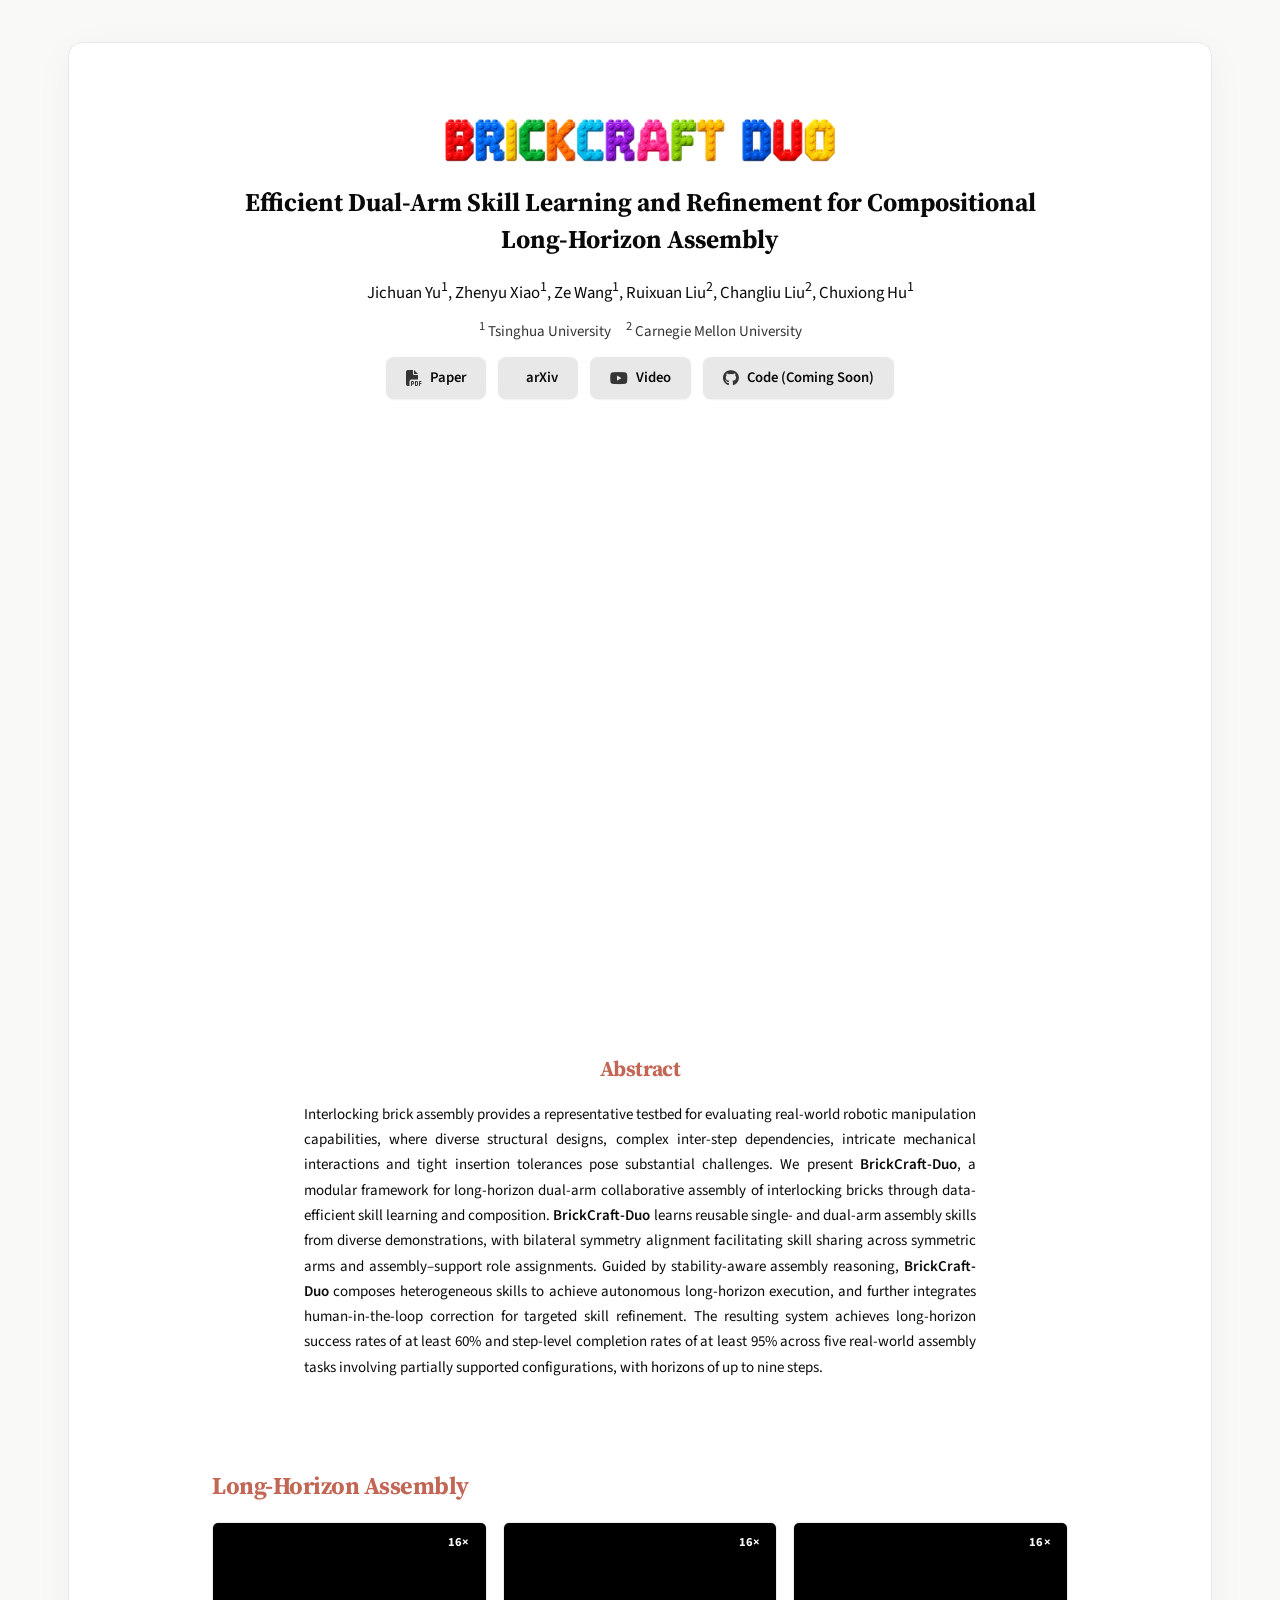
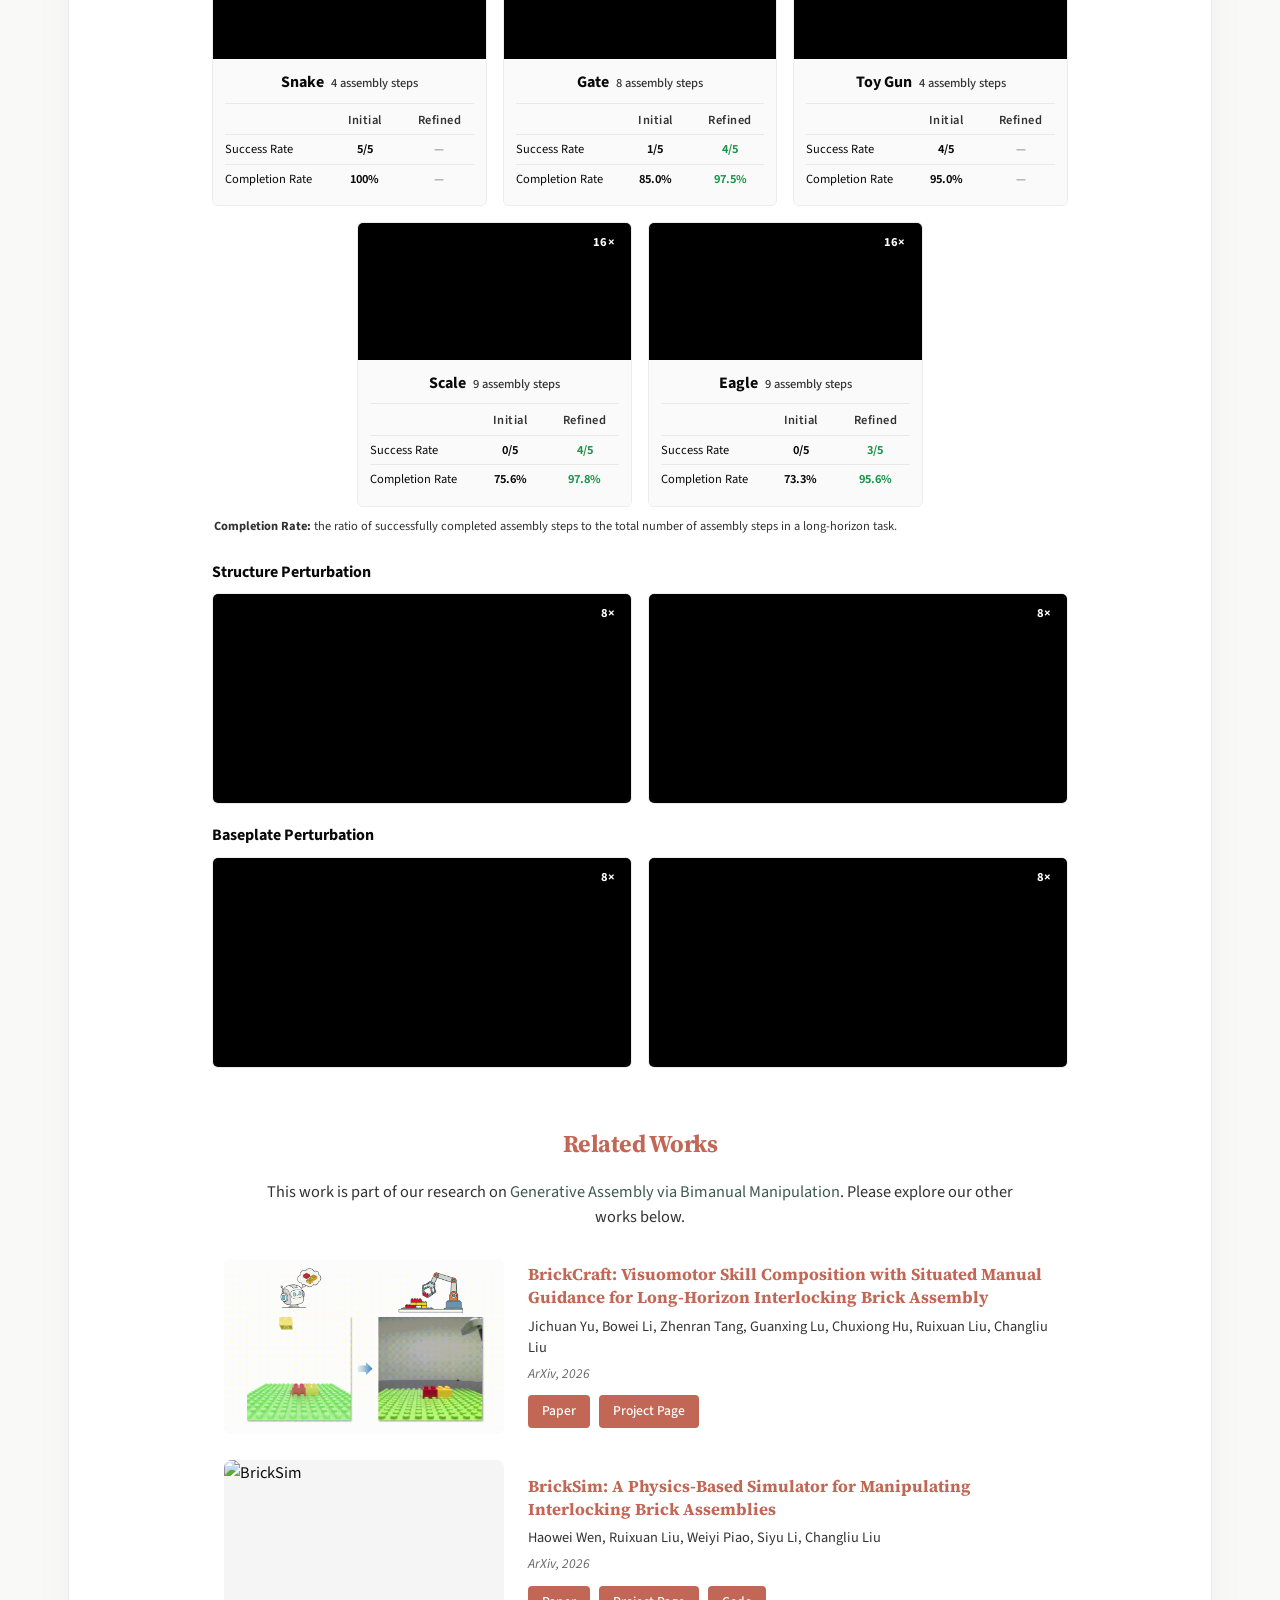
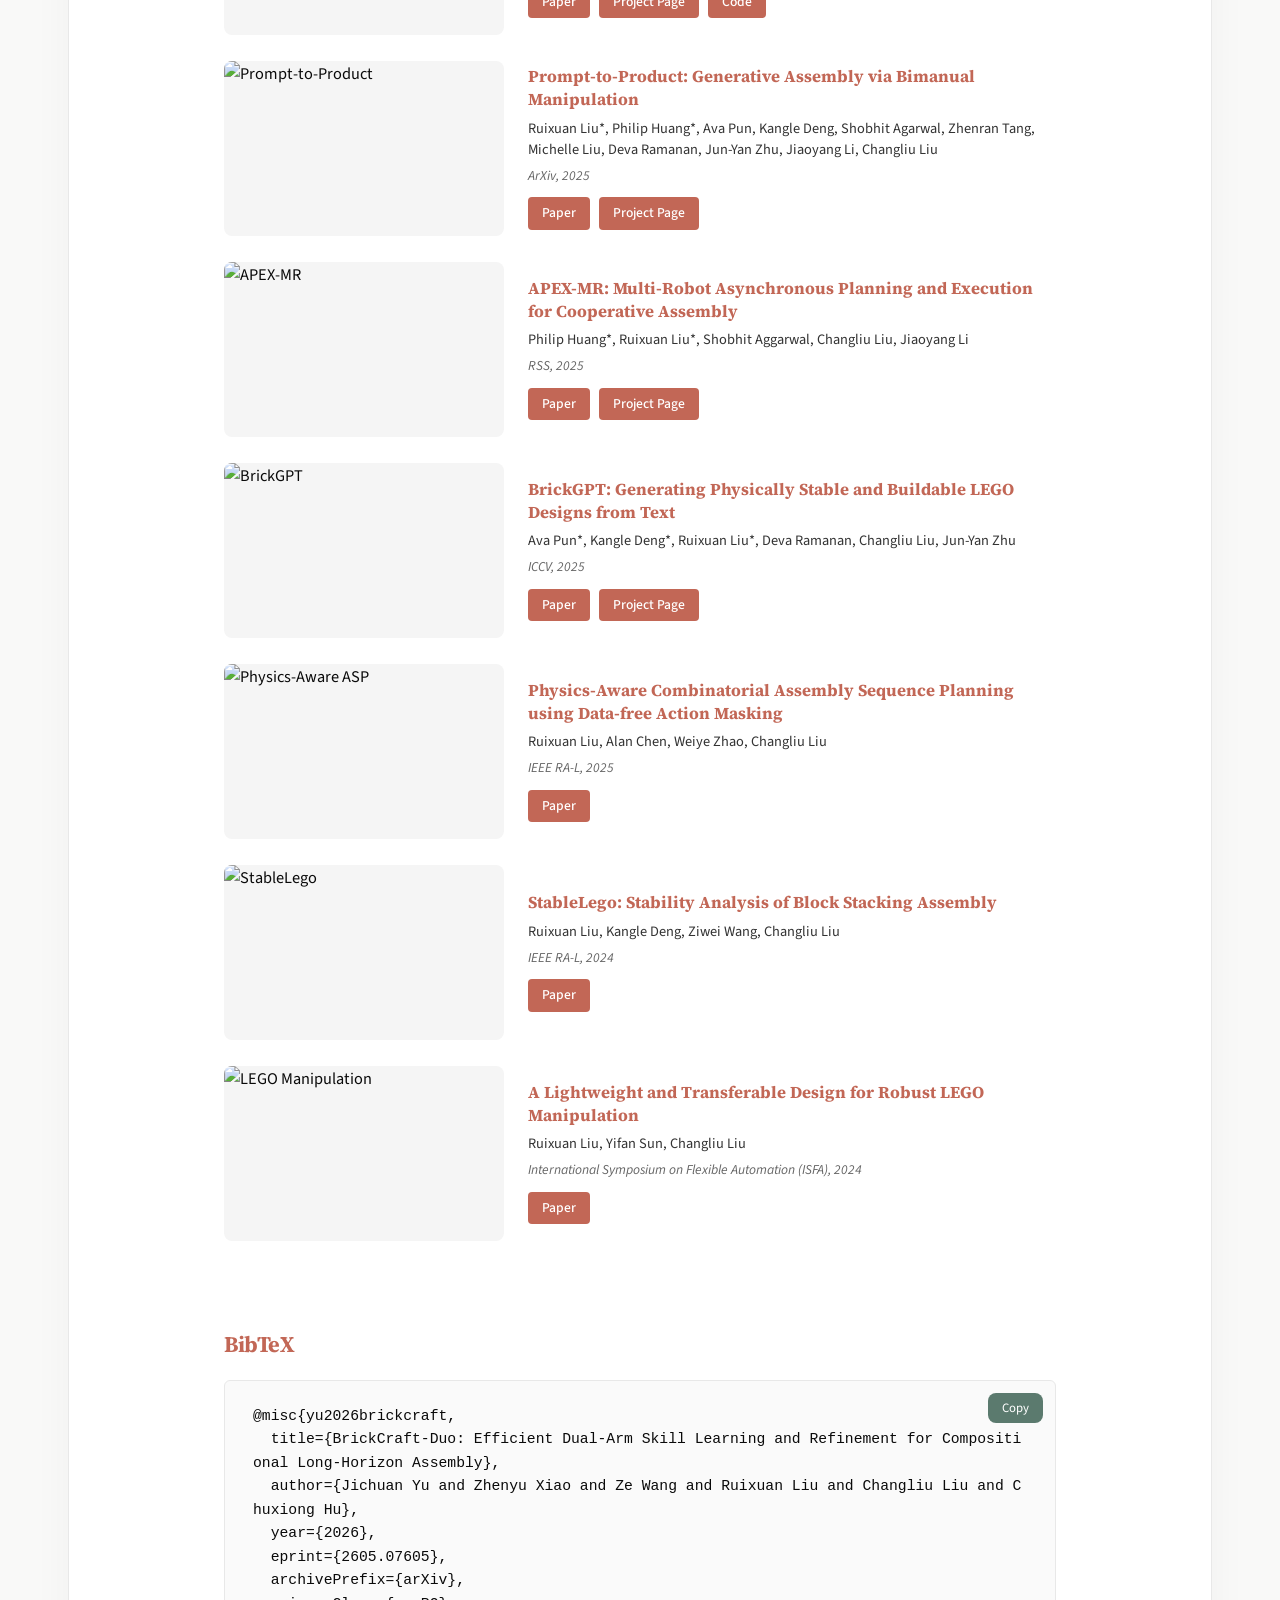
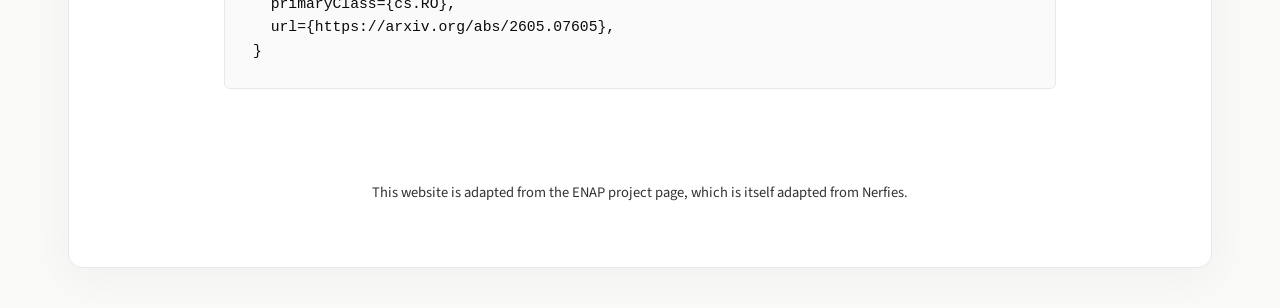
==== project_page.html @ 0130194a "init commit for BrickCraft-Duo" ====
<!DOCTYPE html>
<html lang="en">
<head>
  <meta charset="utf-8" />
  <meta name="viewport" content="width=device-width, initial-scale=1" />
  <title>BrickCraft-Duo: Efficient Dual-Arm Skill Learning and Refinement for Compositional Long-Horizon Assembly</title>

  <!-- KaTeX (math rendering) -->
  <link rel="stylesheet" href="https://cdn.jsdelivr.net/npm/katex@0.16.9/dist/katex.min.css" />
  <script defer src="https://cdn.jsdelivr.net/npm/katex@0.16.9/dist/katex.min.js"></script>
  <script defer src="https://cdn.jsdelivr.net/npm/katex@0.16.9/dist/contrib/auto-render.min.js"
    onload="renderMathInElement(document.body);"></script>

  <!-- FontAwesome -->
  <link rel="stylesheet" href="https://cdnjs.cloudflare.com/ajax/libs/font-awesome/6.5.1/css/all.min.css" />
  <!-- Academicons (arXiv, etc.) -->
  <link rel="stylesheet" href="https://cdn.jsdelivr.net/gh/jpswalsh/academicons@1/css/academicons.min.css" />

  <!-- Google Fonts -->
  <link rel="preconnect" href="https://fonts.googleapis.com" />
  <link rel="preconnect" href="https://fonts.gstatic.com" crossorigin />
  <link href="https://fonts.googleapis.com/css2?family=Source+Sans+3:ital,wght@0,300;0,400;0,500;0,600;0,700;1,400&family=Source+Serif+4:ital,wght@0,400;0,600;0,700;1,400&family=STIX+Two+Math&display=swap" rel="stylesheet" />

  <style>
    /* ========== CSS Variables ========== */
    :root {
      --cream:  #f7f0d3;
      --pink:   #f7e9e6;
      --green:  #eff2e7;
      --blue:   #ecf1f5;
      --bg:     #f9f9f8;
      --white:  #ffffff;
      --text:   #0a0a0a;
      --text-light: #333333;
      --accent: #5b7a6e;
      --accent-dark: #3d5a4e;
      --brick:  #C26756;
      --radius: 8px;
      --radius-sm: 6px;
      --shadow: 0 1px 3px rgba(0,0,0,0.06);
      --chapter-gap: 3.75rem;
      --font-heading: 'Source Serif 4', 'Source Serif Pro', Georgia, 'Times New Roman', serif;
    }

    /* ========== Reset & Base ========== */
    *, *::before, *::after { box-sizing: border-box; margin: 0; padding: 0; }
    html { scroll-behavior: smooth; scroll-padding-top: 96px; }

    body {
      font-family: 'Source Sans 3', 'Source Sans Pro', 'Inter', -apple-system, BlinkMacSystemFont, 'Segoe UI', system-ui, sans-serif;
      background: var(--bg);
      color: var(--text);
      font-size: 1.02rem;
      line-height: 1.65;
      -webkit-font-smoothing: antialiased;
      padding: 42px clamp(16px, 4vw, 36px) 40px;
    }

    a { color: var(--accent-dark); text-decoration: none; }
    a:hover { text-decoration: underline; }

    .container {
      max-width: 880px;
      margin: 0 auto;
      padding: 0 12px;
    }

    /* ========== Section Spacing ========== */
    .section { padding: 56px 0; }
    .takeaways-section.section { padding-top: 56px; padding-bottom: calc(var(--chapter-gap) / 2); }
    .method-section.section    { padding-top: calc(var(--chapter-gap) / 2); padding-bottom: calc(var(--chapter-gap) / 2); }
    .skills-section.section    { padding-top: calc(var(--chapter-gap) / 2); padding-bottom: calc(var(--chapter-gap) / 2); }
    .results-section.section   { padding-top: calc(var(--chapter-gap) / 2); padding-bottom: calc(var(--chapter-gap) / 2); }
    .bibtex-section.section    { padding-top: calc(var(--chapter-gap) / 2); padding-bottom: 56px; }

    /* ========== Single page shell ========== */
    .page-shell {
      max-width: 1144px;
      margin: 0 auto;
      padding: 0 clamp(20px, 4.5vw, 52px);
      background: var(--white);
      border-radius: 14px;
      border: 1px solid #e8e8e8;
      box-shadow: 0 8px 40px rgba(0,0,0,0.04);
      overflow: hidden;
    }

    /* ========== Header / Hero ========== */
    .hero-section {
      background: var(--white);
      padding: 72px 0 52px;
      text-align: center;
    }

    .brickcraft-wordmark {
      display: block;
      width: 100%;
      max-width: 540px;
      height: auto;
      margin: 0 auto 22px;
      user-select: none;
      -webkit-user-drag: none;
    }

    .paper-title {
      font-family: var(--font-heading);
      font-size: 1.6rem;
      font-weight: bold;
      color: var(--text);
      line-height: 1.3;
      margin-bottom: 20px;
    }
    .paper-title__line { display: block; }
    .paper-title__sub {
      display: block;
      font-size: inherit;
      line-height: inherit;
      margin-top: 0.18em;
    }
    .hero-section .container { max-width: 940px; }

    .bc { color: inherit; font-weight: 600; }
    .paper-title .bc { color: var(--brick); font-weight: 700; }

    .venue-badge {
      display: inline-block;
      background: #d8e4ce;
      color: #455e3a;
      padding: 6px 20px;
      border-radius: 20px;
      font-size: 0.92rem;
      font-weight: bold;
      margin-bottom: 28px;
      text-decoration: none;
    }
    .venue-badge:hover { filter: brightness(0.95); text-decoration: none; }

    .authors {
      font-size: 1.05rem;
      color: var(--text);
      margin-bottom: 8px;
    }
    .authors a { color: var(--text); }
    .authors a:hover, .authors a:focus-visible { color: #1f1f1f; text-decoration: underline; }
    .authors a:active { color: #141414; }

    .affiliations {
      font-size: 0.94rem;
      color: var(--text-light);
      margin-bottom: 8px;
    }

    .equal-contrib {
      font-size: 0.88rem;
      color: var(--text-light);
      margin-bottom: 22px;
    }

    /* ========== Link Buttons ========== */
    .link-buttons {
      display: flex;
      justify-content: center;
      flex-wrap: wrap;
      gap: 12px;
      margin-top: 12px;
    }
    .link-btn {
      display: inline-flex;
      align-items: center;
      gap: 8px;
      padding: 9px 20px;
      border-radius: 8px;
      font-size: 0.92rem;
      font-weight: 600;
      font-family: inherit;
      text-decoration: none;
      background: #e8e8e8;
      color: var(--text);
      border: none;
      box-shadow: 0 1px 2px rgba(0,0,0,0.06);
      transition: background 0.2s, color 0.2s, box-shadow 0.2s;
    }
    .link-btn:hover {
      background: #dbdbdb;
      color: var(--text);
      box-shadow: 0 1px 4px rgba(0,0,0,0.08);
      text-decoration: none;
    }
    .link-btn i { font-size: 1rem; color: #353535; }
    .link-btn:hover i { color: #1a1a1a; }

    /* ========== Teaser ========== */
    .teaser-section { padding: 44px 0 30px; }
    .teaser-media {
      width: 100%;
      max-width: 880px;
      height: auto;
      margin: 0 auto;
      display: block;
      border-radius: var(--radius-sm);
      border: none;
    }
    .teaser-caption {
      text-align: center;
      margin-top: 14px;
      font-size: 0.97rem;
      color: var(--text-light);
      max-width: 100%;
      margin-left: auto;
      margin-right: auto;
      line-height: 1.6;
    }

    /* ========== Section Titles ========== */
    .section-title {
      font-family: var(--font-heading);
      font-size: 1.4rem;
      font-weight: 700;
      margin-bottom: 1rem;
      color: var(--brick);
      letter-spacing: -0.02em;
      display: block;
    }
    .section-title--major { font-size: 1.52rem; }

    /* ========== Abstract ========== */
    .abstract-section.section { padding-top: 44px; }
    .abstract-section .section-title {
      text-align: center;
      font-size: 1.34rem;
    }
    .abstract-text {
      text-align: justify;
      text-justify: inter-word;
      max-width: 42rem;
      margin-left: auto;
      margin-right: auto;
      font-size: 0.94rem;
      line-height: 1.68;
    }

    /* ========== Method ========== */
    .method-figure {
      width: 100%;
      height: auto;
      display: block;
      border-radius: var(--radius-sm);
      border: none;
    }
    .method-desc {
      margin-top: 14px;
      text-align: justify;
      font-size: 0.98rem;
      line-height: 1.68;
    }
    .figure-row {
      display: grid;
      grid-template-columns: repeat(2, 1fr);
      gap: 12px;
      margin-top: 8px;
    }
    .figure-row--triple { grid-template-columns: repeat(3, 1fr); }
    .figure-row .method-figure {
      width: 100%;
      object-fit: cover;
      aspect-ratio: 1 / 1;
      background: #f0f0f0;
    }
    .figure-row figcaption {
      text-align: center;
      font-size: 0.85rem;
      color: var(--text-light);
      margin-top: 6px;
    }
    @media (max-width: 700px) {
      .figure-row, .figure-row--triple { grid-template-columns: 1fr 1fr; }
    }

    /* ========== Key Takeaways ========== */
    .takeaways-list { margin: 0; padding: 0; }
    .takeaway-item {
      background: #f4f4f5;
      border: 1px solid #e8e8e8;
      border-radius: var(--radius-sm);
      padding: 14px 18px;
      margin-bottom: 12px;
    }
    .takeaway-item:last-child { margin-bottom: 0; }
    .takeaway-line {
      margin: 0;
      font-size: 0.98rem;
      line-height: 1.68;
      text-align: justify;
      color: var(--text-light);
    }
    .takeaway-label {
      font-weight: 600;
      color: var(--text);
    }

    /* ========== Skills showcase (marquee strip per skill) ========== */
    .skill-block {
      border: 1px solid #ececec;
      border-radius: var(--radius-sm);
      background: #fafafa;
      padding: 16px 18px 14px;
      margin-bottom: 16px;
    }
    .skill-block:last-child { margin-bottom: 0; }

    .skill-block-header {
      display: flex;
      flex-wrap: wrap;
      align-items: baseline;
      gap: 10px 14px;
      margin-bottom: 12px;
    }
    .skill-tau {
      font-family: "STIX Two Math", "Times New Roman", serif;
      font-size: 1.1rem;
      font-weight: 700;
      color: var(--brick);
      letter-spacing: 0.02em;
    }
    .skill-desc {
      font-size: 0.92rem;
      color: var(--text-light);
      line-height: 1.5;
    }

    /* Marquee strip: a wide hstacked video that auto-scrolls left.
       The video is rendered twice side-by-side so the loop is seamless. */
    .skill-row {
      display: grid;
      grid-template-columns: 64px 1fr;
      gap: 10px;
      align-items: stretch;
      margin-bottom: 8px;
    }
    .skill-row:last-child { margin-bottom: 0; }
    .skill-row-label {
      display: flex;
      align-items: center;
      justify-content: center;
      font-size: 0.78rem;
      font-weight: 700;
      letter-spacing: 0.04em;
      text-transform: uppercase;
      color: var(--text);
      background: #efe9d8;
      border-radius: 4px;
      padding: 4px;
    }
    .skill-row-label--unseen { background: #e0eaf3; color: #28466b; }

    .skill-marquee {
      overflow: hidden;
      border-radius: 4px;
      background: #000;
      position: relative;
      height: 110px;
    }
    .skill-marquee-track {
      display: flex;
      width: max-content;
    }
    .skill-marquee--left  .skill-marquee-track { animation: skill-scroll-left  32s linear infinite; }
    .skill-marquee--right .skill-marquee-track { animation: skill-scroll-right 32s linear infinite; }
    .skill-marquee video {
      height: 110px;
      width: auto;
      display: block;
      flex-shrink: 0;
      pointer-events: none;
    }
    @keyframes skill-scroll-left  { from { transform: translateX(0); }   to { transform: translateX(-50%); } }
    @keyframes skill-scroll-right { from { transform: translateX(-50%); } to { transform: translateX(0); } }
    @media (prefers-reduced-motion: reduce) {
      .skill-marquee-track { animation: none; }
    }
    @media (max-width: 700px) {
      .skill-row { grid-template-columns: 1fr; gap: 6px; }
      .skill-row-label { padding: 3px 8px; }
      .skill-marquee, .skill-marquee video { height: 84px; }
    }

    .qual-hint {
      font-size: 0.98rem;
      line-height: 1.55;
      color: var(--text-light);
      margin: 0 0 14px 0;
      max-width: 52rem;
      font-style: italic;
    }

    @media (max-width: 700px) {
      .skill-marquee, .skill-marquee video { height: 96px; }
    }

    /* ========== Long-horizon ========== */
    .longhorizon-grid {
      display: grid;
      grid-template-columns: repeat(6, minmax(0, 1fr));
      gap: 16px;
    }
    .lh-card {
      grid-column: span 2;
      position: relative;
      background: var(--white);
      border-radius: var(--radius-sm);
      overflow: hidden;
      border: 1px solid #ececec;
    }
    .lh-card:nth-child(4) { grid-column: 2 / span 2; }
    .lh-card:nth-child(5) { grid-column: 4 / span 2; }
    .lh-card video {
      width: 100%;
      display: block;
      background: #000;
    }
    .lh-speed-badge {
      position: absolute;
      top: 9px;
      right: 9px;
      z-index: 1;
      padding: 3px 7px;
      border-radius: 5px;
      color: #fff;
      background: rgba(0, 0, 0, 0.68);
      font-size: 0.78rem;
      font-weight: 700;
      line-height: 1.2;
      letter-spacing: 0.02em;
    }
    .lh-card-label {
      display: flex;
      align-items: baseline;
      justify-content: center;
      gap: 7px;
      text-align: center;
      font-size: 1rem;
      font-weight: 700;
      padding: 10px 8px 7px;
      color: var(--text);
      background: #fafafa;
    }
    .lh-card-steps {
      color: var(--text-light);
      font-size: 0.78rem;
      font-weight: 500;
    }
    .lh-metrics {
      padding: 0 12px 12px;
      background: #fafafa;
      font-size: 0.78rem;
    }
    .lh-metric-row {
      display: grid;
      grid-template-columns: minmax(0, 1.45fr) repeat(2, minmax(0, 1fr));
      align-items: center;
      gap: 6px;
      padding: 4px 0;
      border-top: 1px solid #e9e9e9;
    }
    .lh-metric-row--header {
      padding-top: 6px;
      color: var(--text-light);
      font-size: 0.78rem;
      font-weight: 600;
      letter-spacing: 0.04em;
    }
    .lh-metric-row span:not(:first-child),
    .lh-metric-row strong { text-align: center; }
    .lh-metric-row strong { font-weight: 650; }
    .lh-metric-row strong:last-child { color: #169447; }
    .lh-metric-row strong.lh-metric-na { color: #999; }
    .lh-metrics-note {
      margin: 10px 2px 0;
      color: var(--text-light);
      font-size: 0.78rem;
      line-height: 1.45;
    }
    .perturbation-groups {
      display: grid;
      gap: 18px;
      margin-top: 24px;
    }
    .perturbation-title {
      margin-bottom: 8px;
      color: var(--text);
      font-size: 1rem;
      font-weight: 700;
    }
    .perturbation-row {
      display: grid;
      grid-template-columns: repeat(2, minmax(0, 1fr));
      gap: 16px;
    }
    .perturbation-card {
      position: relative;
      overflow: hidden;
      border: 1px solid #ececec;
      border-radius: var(--radius-sm);
      background: var(--white);
    }
    .perturbation-card video {
      display: block;
      width: 100%;
      background: #000;
    }
    @media (max-width: 700px) {
      .longhorizon-grid { grid-template-columns: 1fr; }
      .lh-card,
      .lh-card:nth-child(4),
      .lh-card:nth-child(5) { grid-column: 1; }
      .perturbation-row { grid-template-columns: 1fr; }
    }

    /* ========== Tables ========== */
    .result-table-wrapper { overflow-x: auto; margin-top: 4px; }
    .result-table {
      width: 100%;
      border-collapse: collapse;
      border-radius: 6px;
      overflow: hidden;
      border: 1px solid #e3e3e3;
      font-size: 0.96rem;
      background: #fff;
      font-family: "STIX Two Math", "Times New Roman", Times, serif;
      font-variant-numeric: lining-nums tabular-nums;
    }
    .result-table thead th {
      background: #f0f0f1;
      color: #1a1a1a;
      padding: 10px 12px;
      text-align: center;
      font-weight: 600;
      font-size: 0.78rem;
      letter-spacing: 0.02em;
      border-bottom: 1px solid #d8d8d8;
    }
    .result-table thead tr:first-child th:first-child {
      text-align: left;
      font-weight: 700;
    }
    .result-table tbody td {
      padding: 9px 12px;
      text-align: center;
      border-bottom: 1px solid #ececec;
      background: #fff;
      color: var(--text);
    }
    .result-table tbody td:first-child {
      text-align: left;
      font-weight: 700;
    }
    .result-table tbody tr:last-child td { border-bottom: none; }
    .result-table tbody tr.result-row--ours td { font-weight: 700; }
    .result-table tbody tr.result-row--ours .bc { font-weight: 700; }
    .result-table .best { color: var(--brick); }

    .result-table--sm { font-size: 0.84rem; }
    .result-table--sm thead th { padding: 7px 6px; font-size: 0.74rem; }
    .result-table--sm tbody td { padding: 6px 8px; white-space: nowrap; }

    .tables-grid {
      display: grid;
      grid-template-columns: 1fr 1fr;
      gap: 28px 28px;
      align-items: start;
    }
    .table-block { display: flex; flex-direction: column; min-height: 0; }
    .table-caption {
      font-weight: bold;
      font-size: 0.92rem;
      margin-bottom: 4px;
      color: var(--text);
      text-align: center;
    }
    @media (max-width: 700px) {
      .tables-grid { grid-template-columns: 1fr; }
    }

    .section-subtext {
      font-size: 0.98rem;
      line-height: 1.68;
      color: var(--text-light);
      margin: 0 0 18px 0;
      text-align: justify;
    }
    .section-title--spaced { margin-top: var(--chapter-gap); }
    .section-title--after-block {
      margin-top: var(--chapter-gap);
      padding-top: 0;
    }

    /* ========== BibTeX ========== */
    .bibtex-block {
      background: #fafafa;
      border-radius: var(--radius-sm);
      padding: 24px 28px;
      border: 1px solid #e8e8e8;
      overflow-x: auto;
      position: relative;
    }
    .bibtex-block pre {
      margin: 0;
      font-family: 'Courier New', Courier, monospace;
      font-size: 0.92rem;
      line-height: 1.6;
      white-space: pre-wrap;
      word-break: break-all;
      color: var(--text);
    }
    .copy-btn {
      position: absolute;
      top: 12px;
      right: 12px;
      background: var(--accent);
      color: #fff;
      border: none;
      border-radius: 8px;
      padding: 6px 14px;
      font-size: 0.8rem;
      font-family: inherit;
      cursor: pointer;
      transition: background 0.2s;
    }
    .copy-btn:hover { background: var(--accent-dark); }

    /* ========== Footer ========== */
    .footer {
      text-align: center;
      padding: 36px 0 32px;
      color: var(--text-light);
      font-size: 0.91rem;
    }
    .footer a { color: var(--text-light); }

    /* ========== Navbar ========== */
    .navbar {
      position: fixed;
      top: 0;
      left: 0;
      right: 0;
      z-index: 1000;
      background: var(--white);
      border-bottom: 1px solid #e8e8e8;
      box-shadow: 0 3px 15px rgba(0,0,0,0.12);
      padding: 0 44px;
      height: 84px;
      display: flex;
      align-items: center;
      justify-content: space-between;
    }
    .navbar-logos {
      display: flex;
      align-items: center;
      gap: 18px;
    }
    .navbar-logos img {
      height: 56px;
      width: auto;
      display: block;
    }
    .navbar-links {
      display: flex;
      align-items: center;
      gap: 34px;
    }
    .navbar a {
      font-size: 1.12rem;
      font-weight: 500;
      color: var(--text-light);
      text-decoration: none;
      transition: color 0.2s;
      letter-spacing: 0.22px;
      line-height: 1.15;
    }
    .navbar a:hover { color: var(--text); text-decoration: none; }

    /* ========== Responsive ========== */
    @media (max-width: 700px) {
      .paper-title { font-size: 1.24rem; }
      .brickcraft-wordmark { max-width: 78%; }
      .page-shell { padding: 0 clamp(14px, 4vw, 22px); }
      .section { padding: 40px 0; }
      .abstract-section.section { padding-top: 34px; }
      .takeaways-section.section { padding-top: 40px; }
      .hero-section { padding: 48px 0 36px; }
      .teaser-section { padding: 32px 0 22px; }
    }

    /* ========== Related Works ========== */
    .related-works-section .section-title { text-align: center; }
    .related-works-intro {
      text-align: center;
      margin: 0 auto 28px;
      max-width: 760px;
      color: #333;
      line-height: 1.55;
    }
    .rw-list {
      display: flex;
      flex-direction: column;
      gap: 26px;
      max-width: 980px;
      margin: 0 auto;
    }
    .rw-item {
      display: grid;
      grid-template-columns: 280px 1fr;
      gap: 24px;
      align-items: center;
    }
    .rw-thumb {
      width: 100%;
      aspect-ratio: 16 / 10;
      overflow: hidden;
      border-radius: 8px;
      background: #f5f5f5;
    }
    .rw-thumb img {
      width: 100%;
      height: 100%;
      object-fit: cover;
      display: block;
    }
    .rw-title {
      font-family: var(--font-heading);
      font-size: 1.05rem;
      font-weight: 700;
      margin: 0 0 6px;
      color: var(--brick);
      line-height: 1.35;
    }
    .rw-authors { margin: 0 0 4px; font-size: 0.9rem; line-height: 1.5; color: #333; }
    .rw-venue { margin: 0 0 10px; font-size: 0.85rem; color: #666; font-style: italic; }
    .rw-links { margin: 0; }
    .rw-btn {
      display: inline-block;
      padding: 5px 14px;
      margin-right: 6px;
      background: var(--brick);
      color: #fff;
      text-decoration: none;
      border-radius: 4px;
      font-size: 0.85rem;
      font-weight: 500;
      transition: opacity 0.15s;
    }
    .rw-btn:hover { opacity: 0.85; }
    @media (max-width: 720px) {
      .rw-item { grid-template-columns: 1fr; }
      .rw-thumb { max-width: 320px; margin: 0 auto; }
    }
  </style>
</head>

<body id="top">

<!-- <nav class="navbar">
  <div class="navbar-logos">
    <img src="./static/images/cmu_logo.png" alt="Carnegie Mellon University" />
    <img src="./static/images/icl_logo.jpg" alt="Intelligent Control Lab" />
  </div>
  <div class="navbar-links">
    <a href="#top">Top</a>
    <a href="#abstract">Abstract</a>
    <a href="#method">Method</a>
    <a href="#skills">Skills</a>
    <a href="#longhorizon">Long-Horizon</a>
  </div>
</nav> -->

<div class="page-shell">

<!-- ============================================================
     SECTION 1: HERO
     ============================================================ -->
<section class="hero-section">
  <div class="container">

    <img class="brickcraft-wordmark" src="./static/images/brickcraft_duo_logo.png" alt="BrickCraft-Duo" style="max-width: 400px;" />

    <h1 class="paper-title">
      <span class="paper-title__line">Efficient Dual-Arm Skill Learning and Refinement for Compositional</span>
      <span class="paper-title__sub">Long-Horizon Assembly</span>
    </h1>

    <div class="authors">
      <span><a href="https://jichuan-yu.github.io/" target="_blank" rel="noopener noreferrer">Jichuan Yu</a><sup>1</sup>,</span>
      <span>Zhenyu Xiao<sup>1</sup>,</span>
      <span>Ze Wang<sup>1</sup>,</span>
      <span><a href="https://waynekyrie.github.io/" target="_blank" rel="noopener noreferrer">Ruixuan Liu</a><sup>2</sup>,</span>
      <span><a href="https://icontrol.ri.cmu.edu/people/changliu.html" target="_blank" rel="noopener noreferrer">Changliu Liu</a><sup>2</sup>,</span>
      <span>Chuxiong Hu<sup>1</sup></span>
    </div>

    <div class="affiliations">
      <sup>1</sup> Tsinghua University &nbsp; &nbsp; <sup>2</sup> Carnegie Mellon University
    </div>

    <div class="link-buttons">
      <a href="http://arxiv.org/abs/2605.07605" class="link-btn link-btn--paper" target="_blank" rel="noopener noreferrer"><i class="fas fa-file-pdf"></i> Paper</a>
      <a href="http://arxiv.org/abs/2605.07605" class="link-btn link-btn--arxiv" target="_blank" rel="noopener noreferrer"><i class="ai ai-arxiv"></i> arXiv</a>
      <a href="https://www.youtube.com/watch?v=sZ7zSOQCEgQ" class="link-btn link-btn--video" target="_blank" rel="noopener noreferrer"><i class="fab fa-youtube"></i> Video</a>
      <a href="#" class="link-btn link-btn--code" target="_blank" rel="noopener noreferrer"><i class="fab fa-github"></i> Code (Coming Soon)</a>
    </div>

  </div>
</section>


<!-- ============================================================
     SECTION 2: TEASER VIDEO
     ============================================================ -->
<section class="teaser-section">
  <div class="container" style="text-align:center;">

    <div style="max-width:880px; width:100%; aspect-ratio:16/9; margin:0 auto; border-radius:8px; overflow:hidden;">
      <iframe class="teaser-media" src="https://www.youtube.com/embed/sZ7zSOQCEgQ" title="BrickCraft teaser video" frameborder="0" allow="accelerometer; autoplay; clipboard-write; encrypted-media; gyroscope; picture-in-picture; web-share" referrerpolicy="strict-origin-when-cross-origin" allowfullscreen style="width:100%; height:100%; border:0;"></iframe>
    </div>

  </div>
</section>


<!-- ============================================================
     SECTION 3: ABSTRACT
     ============================================================ -->
<section class="section abstract-section" id="abstract">
  <div class="container">
      <div class="section-title">Abstract</div>
      <p class="abstract-text">
        Interlocking brick assembly provides a representative testbed for evaluating real-world robotic manipulation capabilities, where diverse structural designs, complex inter-step dependencies, intricate mechanical interactions and tight insertion tolerances pose substantial challenges. We present <span class="bc">BrickCraft-Duo</span>, a modular framework for long-horizon dual-arm collaborative assembly of interlocking bricks through data-efficient skill learning and composition. <span class="bc">BrickCraft-Duo</span> learns reusable single- and dual-arm assembly skills from diverse demonstrations, with bilateral symmetry alignment facilitating skill sharing across symmetric arms and assembly&ndash;support role assignments. Guided by stability-aware assembly reasoning, <span class="bc">BrickCraft-Duo</span> composes heterogeneous skills to achieve autonomous long-horizon execution, and further integrates human-in-the-loop correction for targeted skill refinement. The resulting system achieves long-horizon success rates of at least 60% and step-level completion rates of at least 95% across five real-world assembly tasks involving partially supported configurations, with horizons of up to nine steps.
      </p>
  </div>
</section>


<!-- ============================================================
     KEY TAKEAWAYS
     ============================================================ -->
<!-- <section class="section takeaways-section" id="takeaways">
  <div class="container">
    <div class="section-title section-title--major">Key Takeaways</div>
    <div class="takeaways-list">
      <div class="takeaway-item">
        <p class="takeaway-line">
          <span class="takeaway-label">Compositional framework for long-horizon assembly:</span>
          <span class="bc">BrickCraft</span> couples high-level assembly reasoning with low-level
          visuomotor execution to reliably complete long-horizon interlocking brick tasks.
        </p>
      </div>
      <div class="takeaway-item">
        <p class="takeaway-line">
          <span class="takeaway-label">Relative task formulation &rarr; reusable primitives:</span>
          By anchoring each step to a reference brick, we abstract diverse assembly tasks into a
          finite set of reusable primitive skills that share representations across structures.
        </p>
      </div>
      <div class="takeaway-item">
        <p class="takeaway-line">
          <span class="takeaway-label">Situated manuals for spatial grounding:</span>
          A <em>situated manual</em> projects symbolic intents onto real-time robot observations,
          spotlighting task-relevant entities to suppress visual ambiguity caused by repetitive
          brick geometry.
        </p>
      </div>
      <div class="takeaway-item">
        <p class="takeaway-line">
          <span class="takeaway-label">Strong compositional generalization:</span>
          With limited demonstrations, <span class="bc">BrickCraft</span> achieves an 86% success
          rate across 240 trials on 48 structures and generalizes to entirely unseen designs.
        </p>
      </div>
    </div>
  </div>
</section> -->


<!-- ============================================================
     SECTION 3: METHOD OVERVIEW
     ============================================================ -->
<!-- <section class="section method-section" id="method">
  <div class="container">
      <div class="section-title section-title--major">Method Overview</div>
      <img class="method-figure" src="./static/images/brickcraft/method_overview.png" alt="BrickCraft overview: digital design → skill-oriented assembly reasoning → assembly intent grounding → compositional visuomotor execution → physical product" />

      <p class="method-desc">
        <span class="bc">BrickCraft</span> transforms a digital design into a physical product through three phases: (i) <strong>Skill-Oriented Assembly Reasoning</strong> decomposes the long-horizon task into steps anchored to reference bricks and maps them to reusable primitive skills; (ii) <strong>Assembly Intent Grounding</strong> generates situated manuals to provide spatial guidance; and (iii) <strong>Compositional Visuomotor Execution</strong> chains visuomotor skills to complete the assembly.
      </p>
  </div>
</section> -->

<!-- ============================================================
     SECTION 4: TECHNICAL IMPLEMENTATION
     ============================================================ -->
<!-- <section class="section technical-section" id="technical">
  <div class="container">
    <div class="section-title">Technical Implementation</div>
    <img class="method-figure" src="./static/images/brickcraft/technical implementation.png" alt="Technical Implementation: Assembly Intent Grounding + Visuomotor Skill Execution" style="margin-top:14px;" />
    <p class="method-desc">
      <strong>(a) Assembly Intent Grounding</strong>: Symbolic assembly plans are rendered into visual references in simulation and aligned with real-world observations \(I_{ws}\) to extract task-relevant entity masks. These masks are tracked via SAM 2 and overlaid onto real-time observations to yield the situated manual.
      <strong>(b) Visuomotor Skill Execution</strong>: We formulate the assembly skill as a diffusion policy. The policy takes the situated manual as observation input and is conditioned on the task encoding \(\tau\) to generate diverse assembly behaviors.
    </p>

  </div>
</section> -->


<!-- ============================================================
     SECTION 5: VISUOMOTOR SKILLS — Tabs per primitive skill
     ============================================================ -->
<!-- <section class="section skills-section" id="skills">
  <div class="container">
    <div class="section-title section-title--major">Qualitative Results</div>
    <p class="method-desc" style="margin-bottom: 1rem;">
      We trained three visuomotor assembly skills on a broad range of demonstrations. The situated manual enables these skills to execute diverse assembly tasks with seamless adaptation to unseen structures.
    </p>
    <div class="skills-stack">
      <div class="skill-block">
        <div class="skill-block-header">
          <span class="skill-tau">τ = [0, 0, 1, 0]</span>
          <span class="skill-desc">Stack target brick directly on top of the highlighted reference brick.</span>
        </div>
        <div class="skill-row">
          <div class="skill-row-label">Seen</div>
          <div class="skill-marquee skill-marquee--right">
            <div class="skill-marquee-track">
              <video class="skill-strip" src="./static/videos/brickcraft/skills/skill_strip_0010_seen.mp4" autoplay muted loop playsinline preload="auto"></video>
              <video class="skill-strip" src="./static/videos/brickcraft/skills/skill_strip_0010_seen.mp4" autoplay muted loop playsinline preload="auto" aria-hidden="true"></video>
            </div>
          </div>
        </div>
        <div class="skill-row">
          <div class="skill-row-label skill-row-label--unseen">Unseen</div>
          <div class="skill-marquee skill-marquee--left">
            <div class="skill-marquee-track">
              <video class="skill-strip" src="./static/videos/brickcraft/skills/skill_strip_0010_unseen.mp4" autoplay muted loop playsinline preload="auto"></video>
              <video class="skill-strip" src="./static/videos/brickcraft/skills/skill_strip_0010_unseen.mp4" autoplay muted loop playsinline preload="auto" aria-hidden="true"></video>
            </div>
          </div>
        </div>
      </div>
      <div class="skill-block">
        <div class="skill-block-header">
          <span class="skill-tau">τ = [1, 0, 1, 0]</span>
          <span class="skill-desc">Place target brick offset by 1 stud in x, then stack on top of the reference.</span>
        </div>
        <div class="skill-row">
          <div class="skill-row-label">Seen</div>
          <div class="skill-marquee skill-marquee--right">
            <div class="skill-marquee-track">
              <video class="skill-strip" src="./static/videos/brickcraft/skills/skill_strip_1010_seen.mp4" autoplay muted loop playsinline preload="auto"></video>
              <video class="skill-strip" src="./static/videos/brickcraft/skills/skill_strip_1010_seen.mp4" autoplay muted loop playsinline preload="auto" aria-hidden="true"></video>
            </div>
          </div>
        </div>
        <div class="skill-row">
          <div class="skill-row-label skill-row-label--unseen">Unseen</div>
          <div class="skill-marquee skill-marquee--left">
            <div class="skill-marquee-track">
              <video class="skill-strip" src="./static/videos/brickcraft/skills/skill_strip_1010_unseen.mp4" autoplay muted loop playsinline preload="auto"></video>
              <video class="skill-strip" src="./static/videos/brickcraft/skills/skill_strip_1010_unseen.mp4" autoplay muted loop playsinline preload="auto" aria-hidden="true"></video>
            </div>
          </div>
        </div>
      </div>
      <div class="skill-block">
        <div class="skill-block-header">
          <span class="skill-tau">τ = [2, 0, 0, 0]</span>
          <span class="skill-desc">Place target brick at the same level as the reference, offset by 2 studs in x.</span>
        </div>
        <div class="skill-row">
          <div class="skill-row-label">Seen</div>
          <div class="skill-marquee skill-marquee--right">
            <div class="skill-marquee-track">
              <video class="skill-strip" src="./static/videos/brickcraft/skills/skill_strip_2000_seen.mp4" autoplay muted loop playsinline preload="auto"></video>
              <video class="skill-strip" src="./static/videos/brickcraft/skills/skill_strip_2000_seen.mp4" autoplay muted loop playsinline preload="auto" aria-hidden="true"></video>
            </div>
          </div>
        </div>
        <div class="skill-row">
          <div class="skill-row-label skill-row-label--unseen">Unseen</div>
          <div class="skill-marquee skill-marquee--left">
            <div class="skill-marquee-track">
              <video class="skill-strip" src="./static/videos/brickcraft/skills/skill_strip_2000_unseen.mp4" autoplay muted loop playsinline preload="auto"></video>
              <video class="skill-strip" src="./static/videos/brickcraft/skills/skill_strip_2000_unseen.mp4" autoplay muted loop playsinline preload="auto" aria-hidden="true"></video>
            </div>
          </div>
        </div>
      </div>
    </div>
  </div>
</section> -->


<!-- ============================================================
     SECTION 6: LONG-HORIZON ASSEMBLY
     ============================================================ -->
<section class="section results-section" id="longhorizon">
  <div class="container">

    <div class="section-title section-title--major">Long-Horizon Assembly</div>

    <div class="longhorizon-grid">
      <div class="lh-card">
        <span class="lh-speed-badge">16&times;</span>
        <video autoplay muted loop playsinline preload="metadata">
          <source src="./static/videos/long-horizon/snake.mp4" type="video/mp4" />
        </video>
        <div class="lh-card-label">Snake<span class="lh-card-steps">4 assembly steps</span></div>
        <div class="lh-metrics" aria-label="Snake long-horizon results">
          <div class="lh-metric-row lh-metric-row--header"><span></span><span>Initial</span><span>Refined</span></div>
          <div class="lh-metric-row"><span>Success Rate</span><strong>5/5</strong><strong class="lh-metric-na">&mdash;</strong></div>
          <div class="lh-metric-row"><span>Completion Rate</span><strong>100%</strong><strong class="lh-metric-na">&mdash;</strong></div>
        </div>
      </div>
      <div class="lh-card">
        <span class="lh-speed-badge">16&times;</span>
        <video autoplay muted loop playsinline preload="metadata">
          <source src="./static/videos/long-horizon/gate.mp4" type="video/mp4" />
        </video>
        <div class="lh-card-label">Gate<span class="lh-card-steps">8 assembly steps</span></div>
        <div class="lh-metrics" aria-label="Gate long-horizon results">
          <div class="lh-metric-row lh-metric-row--header"><span></span><span>Initial</span><span>Refined</span></div>
          <div class="lh-metric-row"><span>Success Rate</span><strong>1/5</strong><strong>4/5</strong></div>
          <div class="lh-metric-row"><span>Completion Rate</span><strong>85.0%</strong><strong>97.5%</strong></div>
        </div>
      </div>
      <div class="lh-card">
        <span class="lh-speed-badge">16&times;</span>
        <video autoplay muted loop playsinline preload="metadata">
          <source src="./static/videos/long-horizon/gun.mp4" type="video/mp4" />
        </video>
        <div class="lh-card-label">Toy Gun<span class="lh-card-steps">4 assembly steps</span></div>
        <div class="lh-metrics" aria-label="Toy Gun long-horizon results">
          <div class="lh-metric-row lh-metric-row--header"><span></span><span>Initial</span><span>Refined</span></div>
          <div class="lh-metric-row"><span>Success Rate</span><strong>4/5</strong><strong class="lh-metric-na">&mdash;</strong></div>
          <div class="lh-metric-row"><span>Completion Rate</span><strong>95.0%</strong><strong class="lh-metric-na">&mdash;</strong></div>
        </div>
      </div>
      <div class="lh-card">
        <span class="lh-speed-badge">16&times;</span>
        <video autoplay muted loop playsinline preload="metadata">
          <source src="./static/videos/long-horizon/scale.mp4" type="video/mp4" />
        </video>
        <div class="lh-card-label">Scale<span class="lh-card-steps">9 assembly steps</span></div>
        <div class="lh-metrics" aria-label="Scale long-horizon results">
          <div class="lh-metric-row lh-metric-row--header"><span></span><span>Initial</span><span>Refined</span></div>
          <div class="lh-metric-row"><span>Success Rate</span><strong>0/5</strong><strong>4/5</strong></div>
          <div class="lh-metric-row"><span>Completion Rate</span><strong>75.6%</strong><strong>97.8%</strong></div>
        </div>
      </div>
      <div class="lh-card">
        <span class="lh-speed-badge">16&times;</span>
        <video autoplay muted loop playsinline preload="metadata">
          <source src="./static/videos/long-horizon/eagle.mp4" type="video/mp4" />
        </video>
        <div class="lh-card-label">Eagle<span class="lh-card-steps">9 assembly steps</span></div>
        <div class="lh-metrics" aria-label="Eagle long-horizon results">
          <div class="lh-metric-row lh-metric-row--header"><span></span><span>Initial</span><span>Refined</span></div>
          <div class="lh-metric-row"><span>Success Rate</span><strong>0/5</strong><strong>3/5</strong></div>
          <div class="lh-metric-row"><span>Completion Rate</span><strong>73.3%</strong><strong>95.6%</strong></div>
        </div>
      </div>
    </div>

    <p class="lh-metrics-note">
      <strong>Completion Rate:</strong> the ratio of successfully completed assembly steps to the total number of assembly steps in a long-horizon task.
    </p>

    <div class="perturbation-groups">
      <div class="perturbation-group">
        <div class="perturbation-title">Structure Perturbation</div>
        <div class="perturbation-row">
          <div class="perturbation-card">
            <span class="lh-speed-badge">8&times;</span>
            <video autoplay muted loop playsinline preload="metadata">
              <source src="./static/videos/long-horizon/snake_perturb_structure.mp4" type="video/mp4" />
            </video>
          </div>
          <div class="perturbation-card">
            <span class="lh-speed-badge">8&times;</span>
            <video autoplay muted loop playsinline preload="metadata">
              <source src="./static/videos/long-horizon/gate_perturb_structure.mp4" type="video/mp4" />
            </video>
          </div>
        </div>
      </div>

      <div class="perturbation-group">
        <div class="perturbation-title">Baseplate Perturbation</div>
        <div class="perturbation-row">
          <div class="perturbation-card">
            <span class="lh-speed-badge">8&times;</span>
            <video autoplay muted loop playsinline preload="metadata">
              <source src="./static/videos/long-horizon/snake_perturb_baseplate.mp4" type="video/mp4" />
            </video>
          </div>
          <div class="perturbation-card">
            <span class="lh-speed-badge">8&times;</span>
            <video autoplay muted loop playsinline preload="metadata">
              <source src="./static/videos/long-horizon/gate_perturb_baseplate.mp4" type="video/mp4" />
            </video>
          </div>
        </div>
      </div>
    </div>

    <!-- <div class="section-title section-title--major section-title--spaced">Quantitative Results</div>

    <div class="tables-grid">
      <div class="table-block">
        <div class="table-caption">Single-step success rate (%) across primitive skills</div>
        <div class="result-table-wrapper">
          <table class="result-table result-table--sm">
            <thead>
              <tr>
                <th rowspan="2">Method</th>
                <th colspan="2">τ = [0,0,1,0]</th>
                <th colspan="2">τ = [2,0,0,0]</th>
                <th colspan="2">τ = [1,0,1,0]</th>
              </tr>
              <tr>
                <th>Seen</th><th>Unseen</th>
                <th>Seen</th><th>Unseen</th>
                <th>Seen</th><th>Unseen</th>
              </tr>
            </thead>
            <tbody>
              <tr>
                <td>GI-DP</td>
                <td>47.5</td><td>32.5</td>
                <td>40.0</td><td>25.0</td>
                <td>45.0</td><td>32.5</td>
              </tr>
              <tr>
                <td>GI-π<sub>0.5</sub></td>
                <td>50.0</td><td>47.5</td>
                <td>42.5</td><td>47.5</td>
                <td>42.5</td><td>40.0</td>
              </tr>
              <tr class="result-row--ours">
                <td><span class="bc">BrickCraft</span></td>
                <td class="best">90.0</td><td class="best">85.0</td>
                <td class="best">92.5</td><td class="best">85.0</td>
                <td class="best">82.5</td><td class="best">82.5</td>
              </tr>
            </tbody>
          </table>
        </div>
      </div>

      <div class="table-block">
        <div class="table-caption">Long-horizon completion (correct / total bricks)</div>
        <div class="result-table-wrapper">
          <table class="result-table result-table--sm">
            <thead>
              <tr>
                <th>Structure</th>
                <th>Bricks</th>
                <th>Avg. Completed</th>
              </tr>
            </thead>
            <tbody>
              <tr>
                <td>Pyramid</td>
                <td>6</td>
                <td>6.00 / 6</td>
              </tr>
              <tr>
                <td>Stairs</td>
                <td>10</td>
                <td>9.17 / 10</td>
              </tr>
              <tr>
                <td>House</td>
                <td>10</td>
                <td>8.83 / 10</td>
              </tr>
              <tr>
                <td>Castle <small>(unseen)</small></td>
                <td>11</td>
                <td>8.50 / 11</td>
              </tr>
            </tbody>
          </table>
        </div>
      </div>
    </div>

    <p class="section-subtext" style="margin-top:18px;">
      <span class="bc">BrickCraft</span> achieves an overall <strong>86.25%</strong> single-step
      success rate across 240 trials on 48 distinct structures, and reliably composes these skills
      into long-horizon assemblies&mdash;including structures unseen during training.
    </p>
  </div>
</section> -->


<!-- ============================================================
     SECTION 7: RELATED WORKS
     ============================================================ -->
<section class="section related-works-section" id="related-works">
  <div class="container">
    <div class="section-title section-title--major">Related Works</div>
    <p class="related-works-intro">
      This work is part of our research on
      <a href="http://icontrol.ri.cmu.edu/research/lego.html" target="_blank" rel="noopener noreferrer">Generative Assembly via Bimanual Manipulation</a>.
      Please explore our other works below.
    </p>

    <div class="rw-list">

      <div class="rw-item">
        <div class="rw-thumb">
          <img src="./static/images/BrickCraft.gif" alt="BrickCraft">
        </div>
        <div class="rw-text">
          <h3 class="rw-title">BrickCraft: Visuomotor Skill Composition with Situated Manual Guidance for Long-Horizon Interlocking Brick Assembly</h3>
          <p class="rw-authors">Jichuan Yu, Bowei Li, Zhenran Tang, Guanxing Lu, Chuxiong Hu, Ruixuan Liu, Changliu Liu</p>
          <p class="rw-venue">ArXiv, 2026</p>
          <p class="rw-links">
            <a class="rw-btn" href="https://arxiv.org/abs/2605.07605" target="_blank" rel="noopener noreferrer">Paper</a>
            <a class="rw-btn" href="https://intelligent-control-lab.github.io/BrickCraft/" target="_blank" rel="noopener noreferrer">Project Page</a>
          </p>
        </div>
      </div>

      <div class="rw-item">
        <div class="rw-thumb">
          <img src="https://intelligent-control-lab.github.io/BrickSim/resources/BrickSim_teaser.jpg" alt="BrickSim">
        </div>
        <div class="rw-text">
          <h3 class="rw-title">BrickSim: A Physics-Based Simulator for Manipulating Interlocking Brick Assemblies</h3>
          <p class="rw-authors">Haowei Wen, Ruixuan Liu, Weiyi Piao, Siyu Li, Changliu Liu</p>
          <p class="rw-venue">ArXiv, 2026</p>
          <p class="rw-links">
            <a class="rw-btn" href="https://arxiv.org/abs/2603.16853" target="_blank" rel="noopener noreferrer">Paper</a>
            <a class="rw-btn" href="https://intelligent-control-lab.github.io/BrickSim/" target="_blank" rel="noopener noreferrer">Project Page</a>
            <a class="rw-btn" href="https://github.com/intelligent-control-lab/BrickSim" target="_blank" rel="noopener noreferrer">Code</a>
          </p>
        </div>
      </div>

      <div class="rw-item">
        <div class="rw-thumb">
          <img src="https://raw.githubusercontent.com/waynekyrie/website_assets/master/promt2product_teaser.gif" alt="Prompt-to-Product">
        </div>
        <div class="rw-text">
          <h3 class="rw-title">Prompt-to-Product: Generative Assembly via Bimanual Manipulation</h3>
          <p class="rw-authors">Ruixuan Liu*, Philip Huang*, Ava Pun, Kangle Deng, Shobhit Agarwal, Zhenran Tang, Michelle Liu, Deva Ramanan, Jun-Yan Zhu, Jiaoyang Li, Changliu Liu</p>
          <p class="rw-venue">ArXiv, 2025</p>
          <p class="rw-links">
            <a class="rw-btn" href="https://arxiv.org/abs/2508.21063" target="_blank" rel="noopener noreferrer">Paper</a>
            <a class="rw-btn" href="https://icontrol.ri.cmu.edu/research/lego.html" target="_blank" rel="noopener noreferrer">Project Page</a>
          </p>
        </div>
      </div>

      <div class="rw-item">
        <div class="rw-thumb">
          <img src="https://intelligent-control-lab.github.io/BrickSim/resources/apex.gif" alt="APEX-MR">
        </div>
        <div class="rw-text">
          <h3 class="rw-title">APEX-MR: Multi-Robot Asynchronous Planning and Execution for Cooperative Assembly</h3>
          <p class="rw-authors">Philip Huang*, Ruixuan Liu*, Shobhit Aggarwal, Changliu Liu, Jiaoyang Li</p>
          <p class="rw-venue">RSS, 2025</p>
          <p class="rw-links">
            <a class="rw-btn" href="https://arxiv.org/abs/2503.15836" target="_blank" rel="noopener noreferrer">Paper</a>
            <a class="rw-btn" href="https://intelligent-control-lab.github.io/APEX-MR/" target="_blank" rel="noopener noreferrer">Project Page</a>
          </p>
        </div>
      </div>

      <div class="rw-item">
        <div class="rw-thumb">
          <img src="https://intelligent-control-lab.github.io/BrickSim/resources/legogpt.gif" alt="BrickGPT">
        </div>
        <div class="rw-text">
          <h3 class="rw-title">BrickGPT: Generating Physically Stable and Buildable LEGO Designs from Text</h3>
          <p class="rw-authors">Ava Pun*, Kangle Deng*, Ruixuan Liu*, Deva Ramanan, Changliu Liu, Jun-Yan Zhu</p>
          <p class="rw-venue">ICCV, 2025</p>
          <p class="rw-links">
            <a class="rw-btn" href="https://www.arxiv.org/abs/2505.05469" target="_blank" rel="noopener noreferrer">Paper</a>
            <a class="rw-btn" href="https://avalovelace1.github.io/LegoGPT/" target="_blank" rel="noopener noreferrer">Project Page</a>
          </p>
        </div>
      </div>

      <div class="rw-item">
        <div class="rw-thumb">
          <img src="https://intelligent-control-lab.github.io/BrickSim/resources/PAasp.gif" alt="Physics-Aware ASP">
        </div>
        <div class="rw-text">
          <h3 class="rw-title">Physics-Aware Combinatorial Assembly Sequence Planning using Data-free Action Masking</h3>
          <p class="rw-authors">Ruixuan Liu, Alan Chen, Weiye Zhao, Changliu Liu</p>
          <p class="rw-venue">IEEE RA-L, 2025</p>
          <p class="rw-links">
            <a class="rw-btn" href="https://arxiv.org/abs/2408.10162" target="_blank" rel="noopener noreferrer">Paper</a>
          </p>
        </div>
      </div>

      <div class="rw-item">
        <div class="rw-thumb">
          <img src="https://intelligent-control-lab.github.io/BrickSim/resources/stablelego.png" alt="StableLego">
        </div>
        <div class="rw-text">
          <h3 class="rw-title">StableLego: Stability Analysis of Block Stacking Assembly</h3>
          <p class="rw-authors">Ruixuan Liu, Kangle Deng, Ziwei Wang, Changliu Liu</p>
          <p class="rw-venue">IEEE RA-L, 2024</p>
          <p class="rw-links">
            <a class="rw-btn" href="https://ieeexplore.ieee.org/document/10556686" target="_blank" rel="noopener noreferrer">Paper</a>
          </p>
        </div>
      </div>

      <div class="rw-item">
        <div class="rw-thumb">
          <img src="https://intelligent-control-lab.github.io/BrickSim/resources/lego_manipulation.gif" alt="LEGO Manipulation">
        </div>
        <div class="rw-text">
          <h3 class="rw-title">A Lightweight and Transferable Design for Robust LEGO Manipulation</h3>
          <p class="rw-authors">Ruixuan Liu, Yifan Sun, Changliu Liu</p>
          <p class="rw-venue">International Symposium on Flexible Automation (ISFA), 2024</p>
          <p class="rw-links">
            <a class="rw-btn" href="https://arxiv.org/abs/2309.02354" target="_blank" rel="noopener noreferrer">Paper</a>
          </p>
        </div>
      </div>

    </div>
  </div>
</section>


<!-- ============================================================
     SECTION 8: BIBTEX
     ============================================================ -->
<section class="section bibtex-section">
  <div class="container">
    <div class="section-title">BibTeX</div>
    <div class="bibtex-block">
      <button class="copy-btn" id="copy-bib">Copy</button>
      <pre id="bibtex-content">@misc{yu2026brickcraft,
  title={BrickCraft-Duo: Efficient Dual-Arm Skill Learning and Refinement for Compositional Long-Horizon Assembly},
  author={Jichuan Yu and Zhenyu Xiao and Ze Wang and Ruixuan Liu and Changliu Liu and Chuxiong Hu},
  year={2026},
  eprint={2605.07605},
  archivePrefix={arXiv},
  primaryClass={cs.RO},
  url={https://arxiv.org/abs/2605.07605}, 
}</pre>
    </div>
  </div>
</section>


<!-- ============================================================
     FOOTER
     ============================================================ -->
<footer class="footer">
  <p>
    This website is adapted from the
    <a href="https://intelligent-control-lab.github.io/ENAP-project-webpage/" target="_blank" rel="noopener noreferrer">ENAP project page</a>,
    which is itself adapted from
    <a href="https://github.com/nerfies/nerfies.github.io" target="_blank" rel="noopener noreferrer">Nerfies</a>.
  </p>
</footer>

</div><!-- /.page-shell -->

<script>
// Copy BibTeX
const copyBtn = document.getElementById('copy-bib');
if (copyBtn) {
  copyBtn.addEventListener('click', () => {
    const text = document.getElementById('bibtex-content').innerText;
    navigator.clipboard.writeText(text).then(() => {
      const orig = copyBtn.textContent;
      copyBtn.textContent = 'Copied!';
      setTimeout(() => { copyBtn.textContent = orig; }, 1500);
    });
  });
}
</script>

</body>
</html>
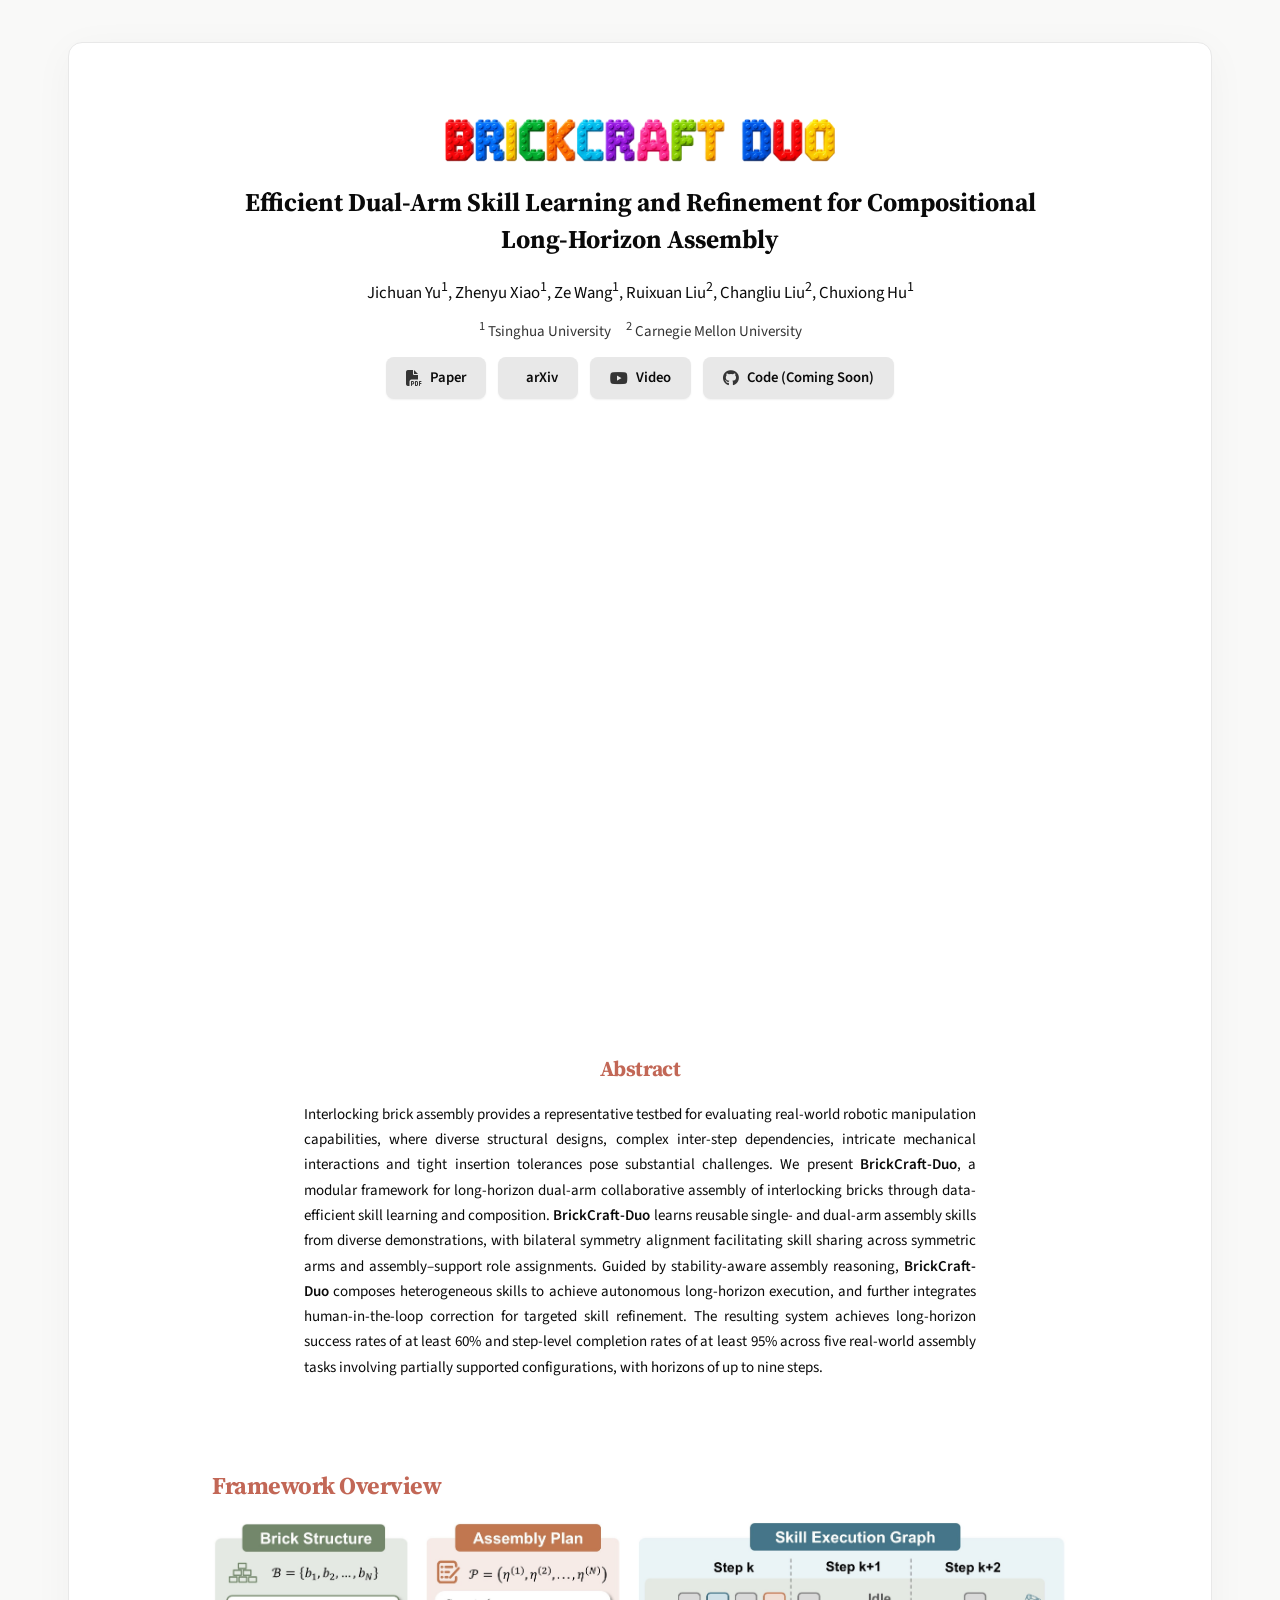
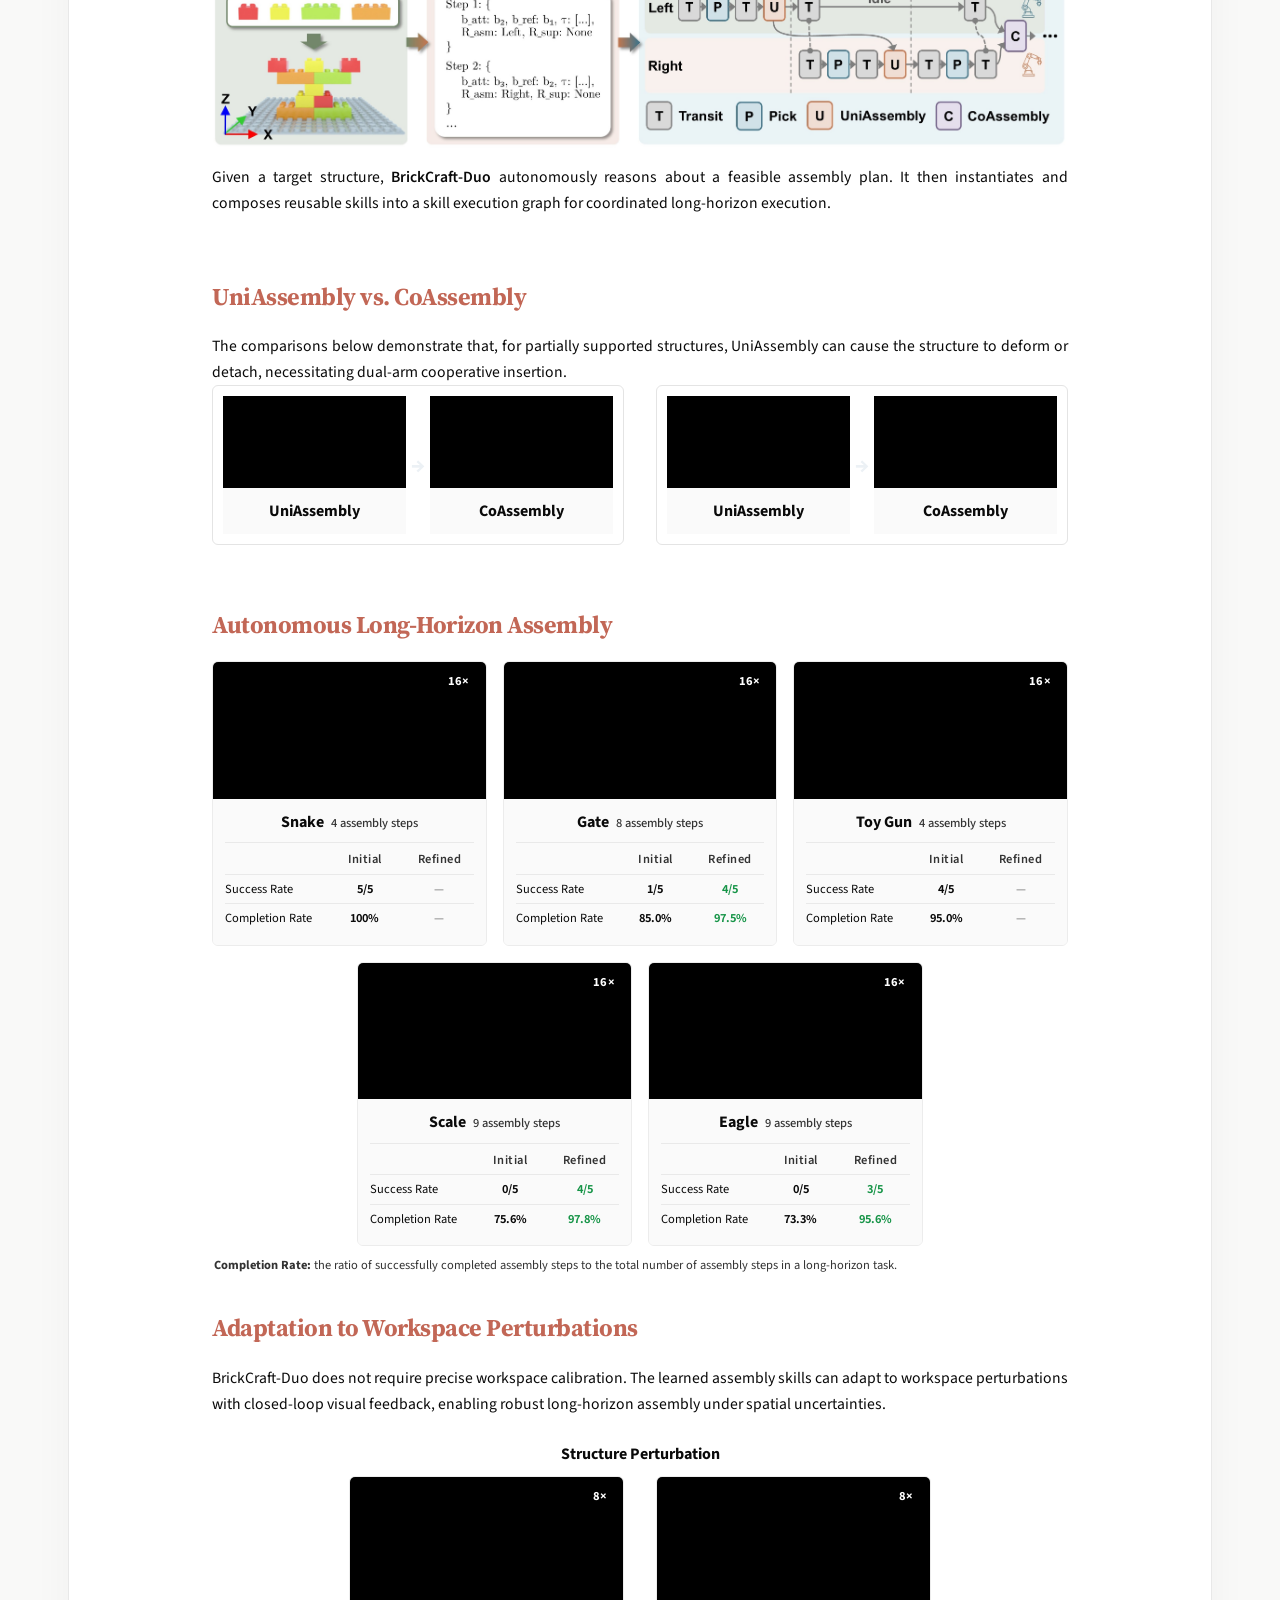
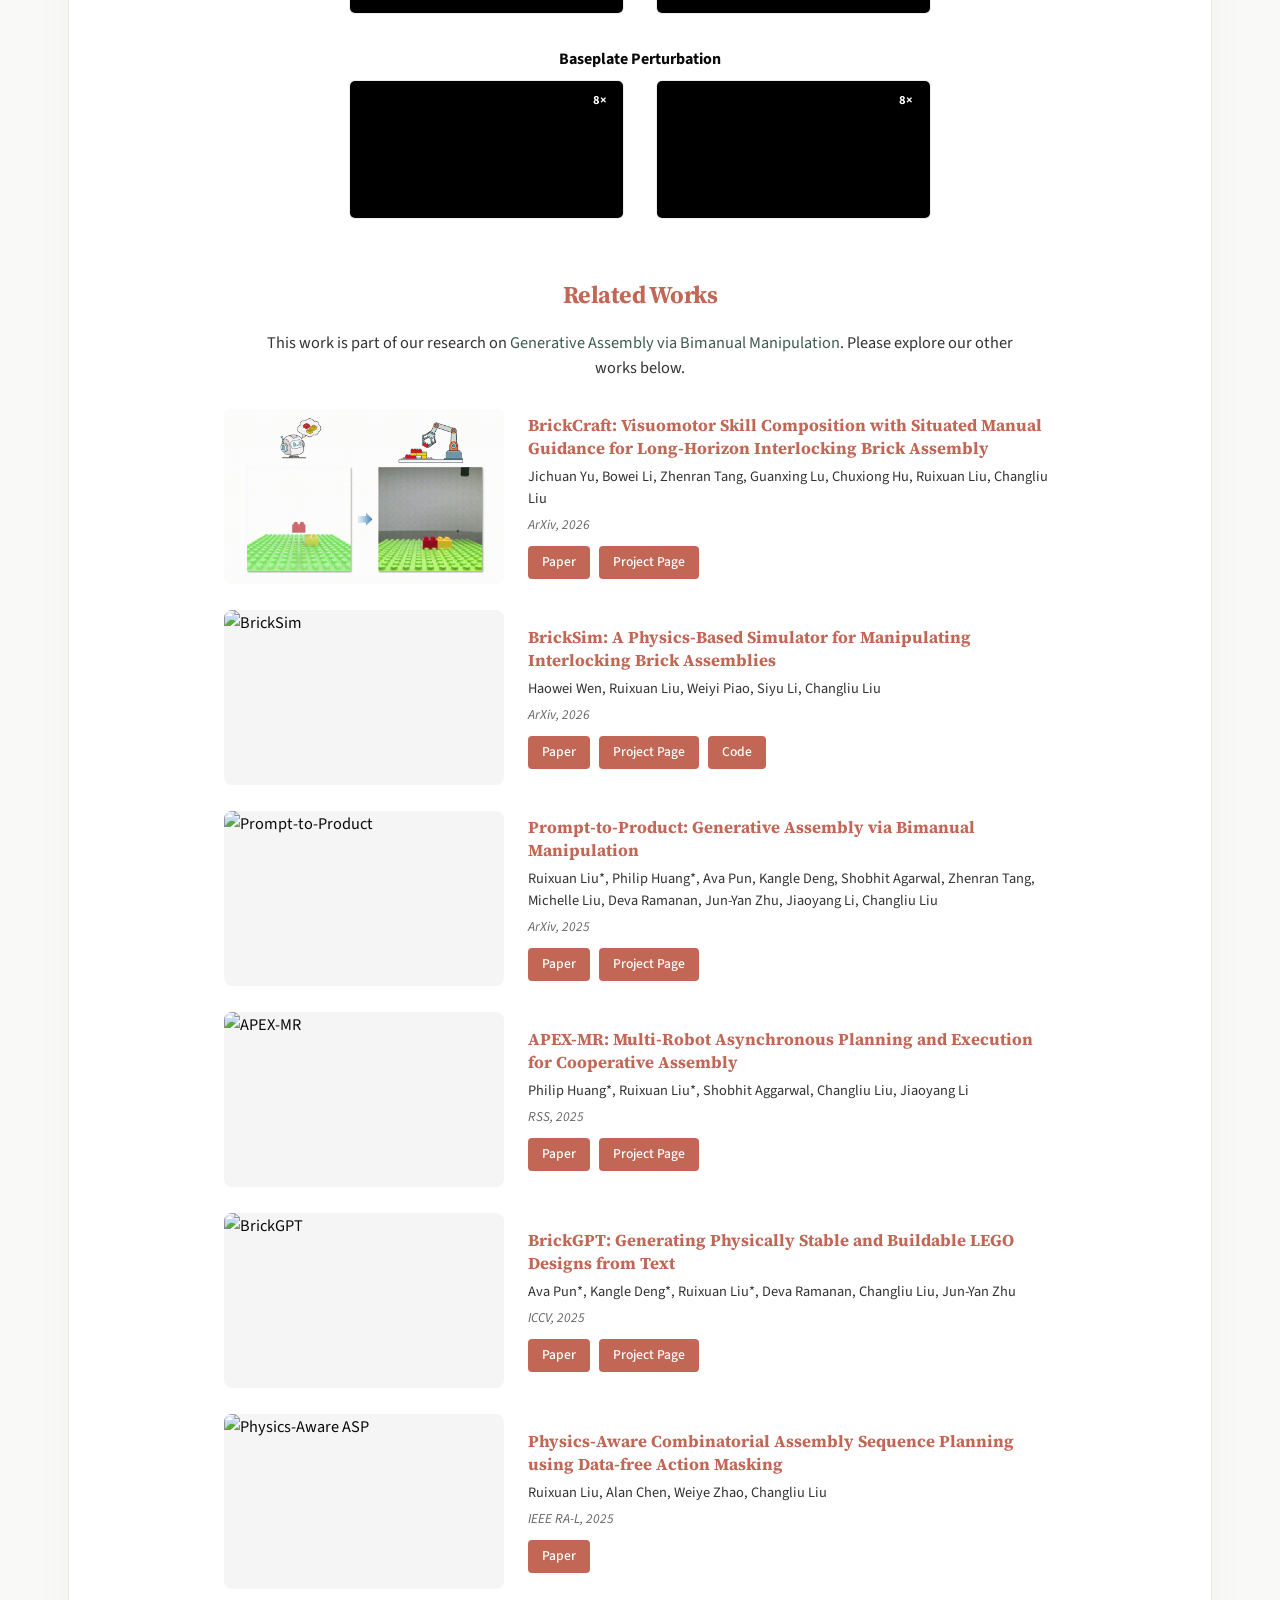
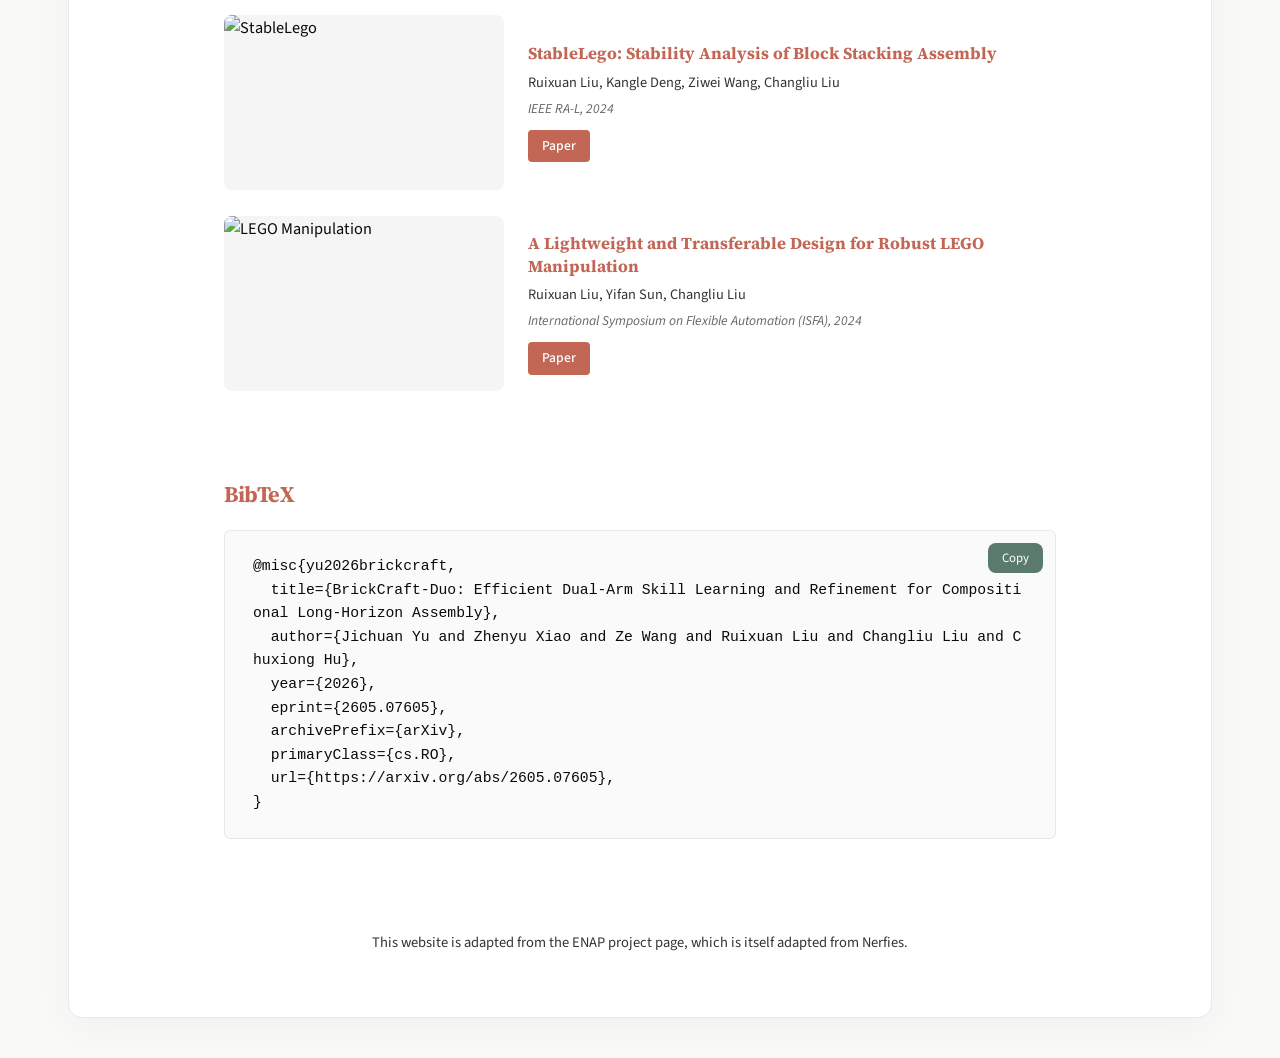
==== commit 7ea0263d: "feat: update project page video results" ====
--- a/project_page.html
+++ b/project_page.html
@@ -247,6 +247,11 @@
       border-radius: var(--radius-sm);
       border: none;
     }
+    .framework-figure-link {
+      display: block;
+      width: 100%;
+      cursor: zoom-in;
+    }
     .method-desc {
       margin-top: 14px;
       text-align: justify;
@@ -397,6 +402,96 @@
       .skill-marquee, .skill-marquee video { height: 96px; }
     }
 
+    /* ========== Assembly comparison ========== */
+    .assembly-comparison-section.section {
+      padding-top: calc(var(--chapter-gap) / 2);
+      padding-bottom: calc(var(--chapter-gap) / 2);
+    }
+    .assembly-comparison-list {
+      display: grid;
+      grid-template-columns: repeat(2, minmax(0, 1fr));
+      width: 100%;
+      gap: 32px;
+      max-width: 920px;
+      margin: 0 auto;
+    }
+    .assembly-comparison-group {
+      display: grid;
+      overflow: hidden;
+      padding: 10px;
+      border: 1px solid #e4e4e4;
+      border-radius: var(--radius-sm);
+      background: var(--white);
+    }
+    .assembly-comparison-row {
+      position: relative;
+      display: grid;
+      grid-template-columns: repeat(2, minmax(0, 1fr));
+      gap: 24px;
+      align-items: center;
+    }
+    .assembly-comparison-card {
+      overflow: hidden;
+      background: var(--white);
+    }
+    .assembly-comparison-card video {
+      display: block;
+      width: 100%;
+      background: #000;
+    }
+    .assembly-comparison-card-label {
+      padding: 10px 8px;
+      color: var(--text);
+      background: #fafafa;
+      font-size: 1rem;
+      font-weight: 700;
+      text-align: center;
+    }
+    .assembly-comparison-arrow {
+      position: absolute;
+      top: 50%;
+      left: 50%;
+      z-index: 1;
+      transform: translate(-50%, -50%);
+      color: var(--blue);
+      font-size: 1.4rem;
+      font-weight: 700;
+      line-height: 1;
+      text-align: center;
+    }
+
+    /* ========== Human correction ========== */
+    .correction-section.section {
+      padding-top: calc(var(--chapter-gap) / 2);
+      padding-bottom: calc(var(--chapter-gap) / 2);
+    }
+    .correction-grid {
+      display: grid;
+      grid-template-columns: repeat(2, minmax(0, 1fr));
+      width: 50%;
+      margin: 0 auto;
+      gap: 24px;
+    }
+    .correction-card {
+      overflow: hidden;
+      border: 1px solid #ececec;
+      border-radius: var(--radius-sm);
+      background: var(--white);
+    }
+    .correction-card video {
+      display: block;
+      width: 100%;
+      background: #000;
+    }
+    .correction-card-label {
+      padding: 10px 8px;
+      text-align: center;
+      color: var(--text);
+      background: #fafafa;
+      font-size: 1rem;
+      font-weight: 700;
+    }
+
     /* ========== Long-horizon ========== */
     .longhorizon-grid {
       display: grid;
@@ -482,19 +577,34 @@
     }
     .perturbation-groups {
       display: grid;
-      gap: 18px;
+      gap: 32px;
       margin-top: 24px;
+    }
+    .perturbation-heading {
+      margin-top: 34px;
+    }
+    .perturbation-description {
+      margin-top: 0;
+      text-align: left;
     }
     .perturbation-title {
       margin-bottom: 8px;
       color: var(--text);
       font-size: 1rem;
       font-weight: 700;
+      text-align: center;
     }
     .perturbation-row {
       display: grid;
-      grid-template-columns: repeat(2, minmax(0, 1fr));
-      gap: 16px;
+      grid-template-columns: repeat(2, calc((100% - 32px) / 3));
+      justify-content: center;
+      gap: 32px;
+    }
+    .perturbation-card:first-child {
+      grid-column: auto;
+    }
+    .perturbation-card:last-child {
+      grid-column: auto;
     }
     .perturbation-card {
       position: relative;
@@ -509,11 +619,28 @@
       background: #000;
     }
     @media (max-width: 700px) {
+      .assembly-comparison-list {
+        width: 100%;
+        gap: 24px;
+        grid-template-columns: 1fr;
+      }
+      .assembly-comparison-row {
+        grid-template-columns: repeat(2, minmax(0, 1fr));
+        gap: 24px;
+      }
+      .assembly-comparison-arrow { font-size: 1.2rem; }
+      .assembly-comparison-card-label {
+        padding: 8px 4px;
+        font-size: 0.88rem;
+      }
+      .correction-grid { grid-template-columns: 1fr; }
       .longhorizon-grid { grid-template-columns: 1fr; }
       .lh-card,
       .lh-card:nth-child(4),
       .lh-card:nth-child(5) { grid-column: 1; }
       .perturbation-row { grid-template-columns: 1fr; }
+      .perturbation-card:first-child,
+      .perturbation-card:last-child { grid-column: 1; }
     }
 
     /* ========== Tables ========== */
@@ -804,7 +931,7 @@
     <div class="link-buttons">
       <a href="http://arxiv.org/abs/2605.07605" class="link-btn link-btn--paper" target="_blank" rel="noopener noreferrer"><i class="fas fa-file-pdf"></i> Paper</a>
       <a href="http://arxiv.org/abs/2605.07605" class="link-btn link-btn--arxiv" target="_blank" rel="noopener noreferrer"><i class="ai ai-arxiv"></i> arXiv</a>
-      <a href="https://www.youtube.com/watch?v=sZ7zSOQCEgQ" class="link-btn link-btn--video" target="_blank" rel="noopener noreferrer"><i class="fab fa-youtube"></i> Video</a>
+      <a href="https://www.youtube.com/watch?v=p5F7kxkQgAU" class="link-btn link-btn--video" target="_blank" rel="noopener noreferrer"><i class="fab fa-youtube"></i> Video</a>
       <a href="#" class="link-btn link-btn--code" target="_blank" rel="noopener noreferrer"><i class="fab fa-github"></i> Code (Coming Soon)</a>
     </div>
 
@@ -819,7 +946,7 @@
   <div class="container" style="text-align:center;">
 
     <div style="max-width:880px; width:100%; aspect-ratio:16/9; margin:0 auto; border-radius:8px; overflow:hidden;">
-      <iframe class="teaser-media" src="https://www.youtube.com/embed/sZ7zSOQCEgQ" title="BrickCraft teaser video" frameborder="0" allow="accelerometer; autoplay; clipboard-write; encrypted-media; gyroscope; picture-in-picture; web-share" referrerpolicy="strict-origin-when-cross-origin" allowfullscreen style="width:100%; height:100%; border:0;"></iframe>
+      <iframe class="teaser-media" src="https://www.youtube.com/embed/p5F7kxkQgAU" title="BrickCraft teaser video" frameborder="0" allow="accelerometer; autoplay; clipboard-write; encrypted-media; gyroscope; picture-in-picture; web-share" referrerpolicy="strict-origin-when-cross-origin" allowfullscreen style="width:100%; height:100%; border:0;"></iframe>
     </div>
 
   </div>
@@ -883,16 +1010,17 @@
 <!-- ============================================================
      SECTION 3: METHOD OVERVIEW
      ============================================================ -->
-<!-- <section class="section method-section" id="method">
+<section class="section method-section" id="method">
   <div class="container">
-      <div class="section-title section-title--major">Method Overview</div>
-      <img class="method-figure" src="./static/images/brickcraft/method_overview.png" alt="BrickCraft overview: digital design → skill-oriented assembly reasoning → assembly intent grounding → compositional visuomotor execution → physical product" />
-
-      <p class="method-desc">
-        <span class="bc">BrickCraft</span> transforms a digital design into a physical product through three phases: (i) <strong>Skill-Oriented Assembly Reasoning</strong> decomposes the long-horizon task into steps anchored to reference bricks and maps them to reusable primitive skills; (ii) <strong>Assembly Intent Grounding</strong> generates situated manuals to provide spatial guidance; and (iii) <strong>Compositional Visuomotor Execution</strong> chains visuomotor skills to complete the assembly.
-      </p>
+    <div class="section-title section-title--major">Framework Overview</div>
+    <a class="framework-figure-link" href="./static/images/framework_overview.jpg" target="_blank" rel="noopener noreferrer" aria-label="Open the BrickCraft-Duo framework overview at full resolution">
+      <img class="method-figure" src="./static/images/framework_overview.jpg" alt="BrickCraft-Duo framework: a target brick structure is converted into an assembly plan and compiled into a dual-arm skill execution graph composed of Transit, Pick, UniAssembly, and CoAssembly skills" loading="lazy" decoding="async" />
+    </a>
+    <p class="method-desc">
+      Given a target structure, <span class="bc">BrickCraft-Duo</span> autonomously reasons about a feasible assembly plan. It then instantiates and composes reusable skills into a skill execution graph for coordinated long-horizon execution.
+    </p>
   </div>
-</section> -->
+</section>
 
 <!-- ============================================================
      SECTION 4: TECHNICAL IMPLEMENTATION
@@ -998,12 +1126,87 @@
 
 
 <!-- ============================================================
-     SECTION 6: LONG-HORIZON ASSEMBLY
+     SECTION 6: ASSEMBLY COMPARISON
+     ============================================================ -->
+<section class="section assembly-comparison-section" id="assembly-comparison">
+  <div class="container">
+    <div class="section-title section-title--major">UniAssembly vs. CoAssembly</div>
+    <p class="method-desc">
+      The comparisons below demonstrate that, for partially supported structures, UniAssembly can cause the structure to deform or detach, necessitating dual-arm cooperative insertion.
+    </p>
+    <div class="assembly-comparison-list">
+      <div class="assembly-comparison-group">
+        <div class="assembly-comparison-row">
+          <div class="assembly-comparison-card">
+            <video autoplay muted loop playsinline preload="metadata">
+              <source src="./static/videos/uniassembly1.mp4" type="video/mp4" />
+            </video>
+            <div class="assembly-comparison-card-label">UniAssembly</div>
+          </div>
+          <div class="assembly-comparison-arrow" aria-label="compared with">&rarr;</div>
+          <div class="assembly-comparison-card">
+            <video autoplay muted loop playsinline preload="metadata">
+              <source src="./static/videos/coassembly1.mp4" type="video/mp4" />
+            </video>
+            <div class="assembly-comparison-card-label">CoAssembly</div>
+          </div>
+        </div>
+      </div>
+      <div class="assembly-comparison-group">
+        <div class="assembly-comparison-row">
+          <div class="assembly-comparison-card">
+            <video autoplay muted loop playsinline preload="metadata">
+              <source src="./static/videos/uniassembly2.mp4" type="video/mp4" />
+            </video>
+            <div class="assembly-comparison-card-label">UniAssembly</div>
+          </div>
+          <div class="assembly-comparison-arrow" aria-label="compared with">&rarr;</div>
+          <div class="assembly-comparison-card">
+            <video autoplay muted loop playsinline preload="metadata">
+              <source src="./static/videos/coassembly2.mp4" type="video/mp4" />
+            </video>
+            <div class="assembly-comparison-card-label">CoAssembly</div>
+          </div>
+        </div>
+      </div>
+    </div>
+  </div>
+</section>
+
+<!-- ============================================================
+     SECTION 7: HUMAN CORRECTION
+     ============================================================ -->
+<!-- <section class="section correction-section" id="human-correction">
+  <div class="container">
+    <div class="section-title section-title--major">Human Correction</div>
+    <p class="method-desc">
+      Targeted human interventions correct underperforming assembly steps, and the resulting trajectories are used to refine the reusable skill policies.
+    </p>
+    <div class="correction-grid">
+      <div class="correction-card">
+        <video autoplay muted loop playsinline preload="metadata">
+          <source src="./static/videos/human_correction_uniassembly.mp4" type="video/mp4" />
+        </video>
+        <div class="correction-card-label">UniAssembly</div>
+      </div>
+      <div class="correction-card">
+        <video autoplay muted loop playsinline preload="metadata">
+          <source src="./static/videos/human_correction_coassembly.mp4" type="video/mp4" />
+        </video>
+        <div class="correction-card-label">CoAssembly</div>
+      </div>
+    </div>
+  </div>
+</section>
+-->
+
+<!-- ============================================================
+     SECTION 8: LONG-HORIZON ASSEMBLY
      ============================================================ -->
 <section class="section results-section" id="longhorizon">
   <div class="container">
 
-    <div class="section-title section-title--major">Long-Horizon Assembly</div>
+    <div class="section-title section-title--major">Autonomous Long-Horizon Assembly</div>
 
     <div class="longhorizon-grid">
       <div class="lh-card">
@@ -1072,8 +1275,13 @@
       <strong>Completion Rate:</strong> the ratio of successfully completed assembly steps to the total number of assembly steps in a long-horizon task.
     </p>
 
+    <div class="section-title section-title--major perturbation-heading">Adaptation to Workspace Perturbations</div>
+    <p class="method-desc perturbation-description">
+      BrickCraft-Duo does not require precise workspace calibration. The learned assembly skills can adapt to workspace perturbations with closed-loop visual feedback, enabling robust long-horizon assembly under spatial uncertainties.
+    </p>
+
     <div class="perturbation-groups">
-      <div class="perturbation-group">
+      <div class="perturbation-group perturbation-group--structure">
         <div class="perturbation-title">Structure Perturbation</div>
         <div class="perturbation-row">
           <div class="perturbation-card">
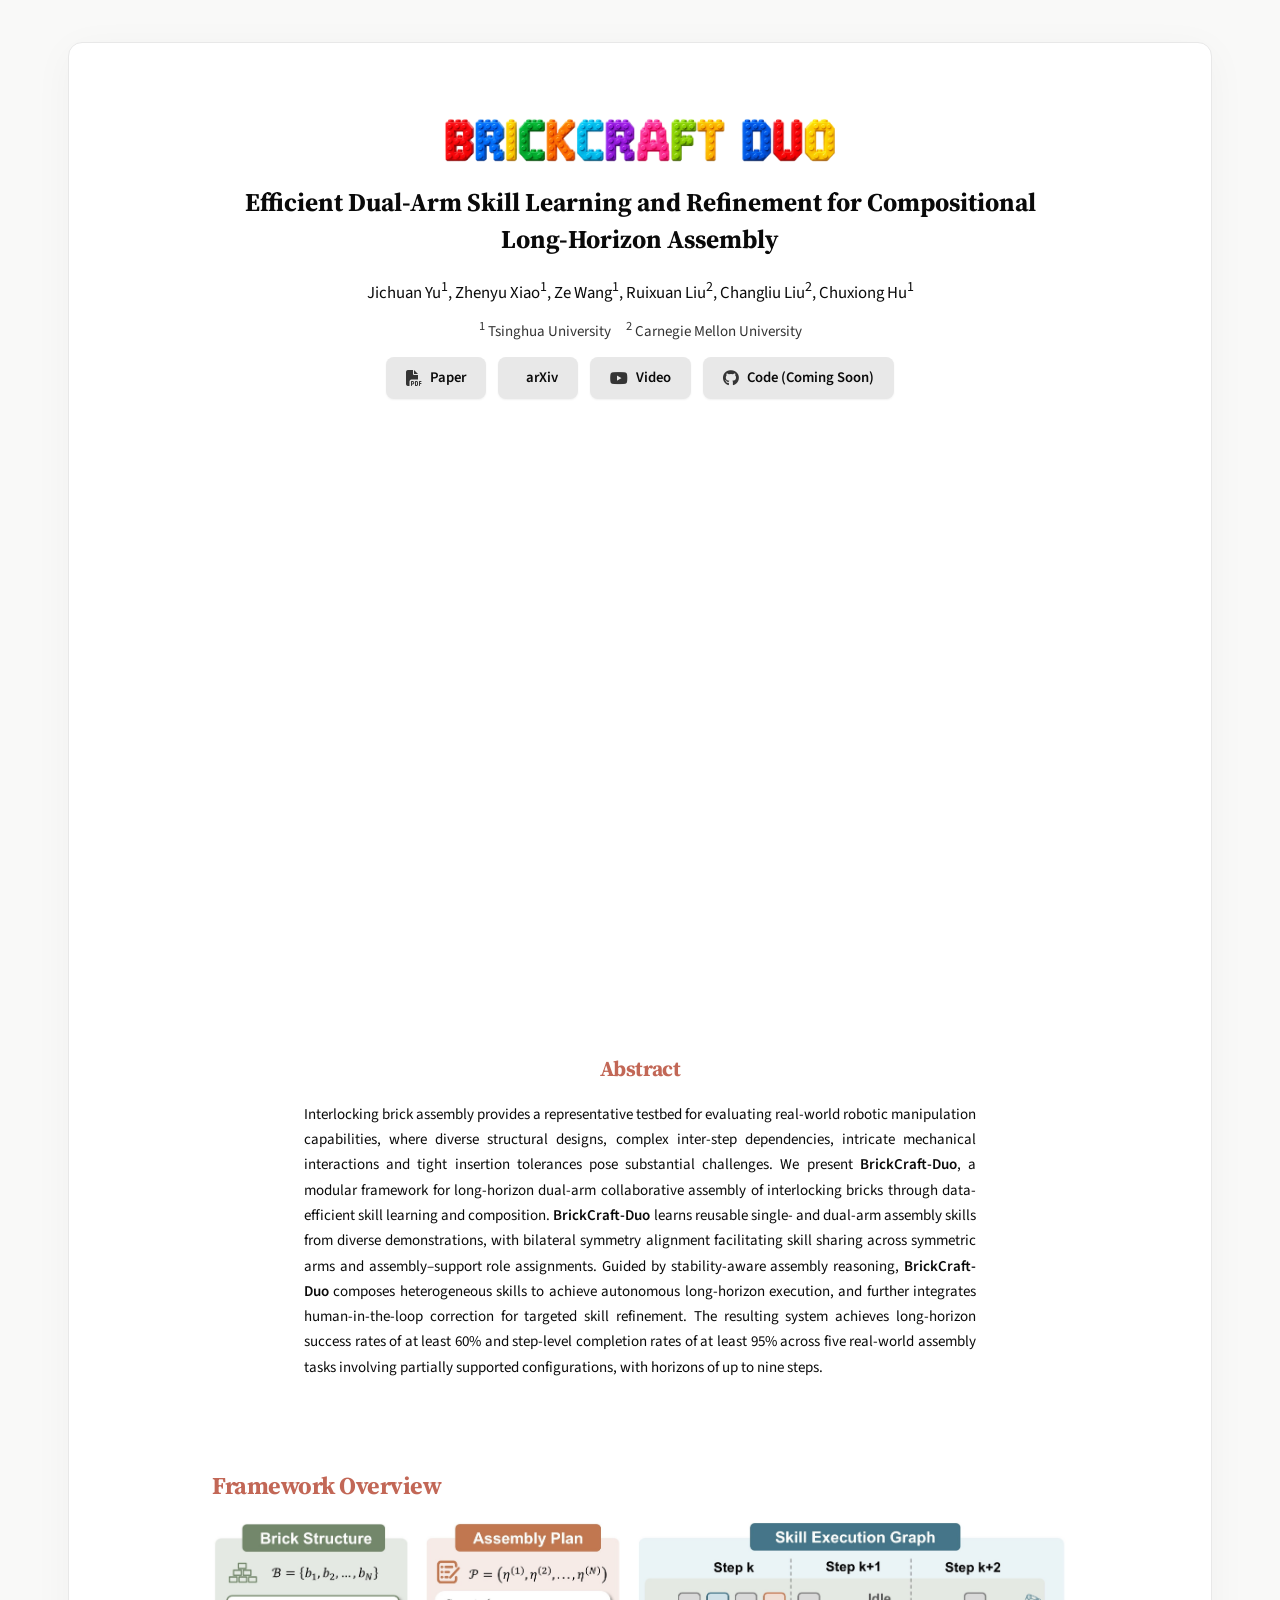
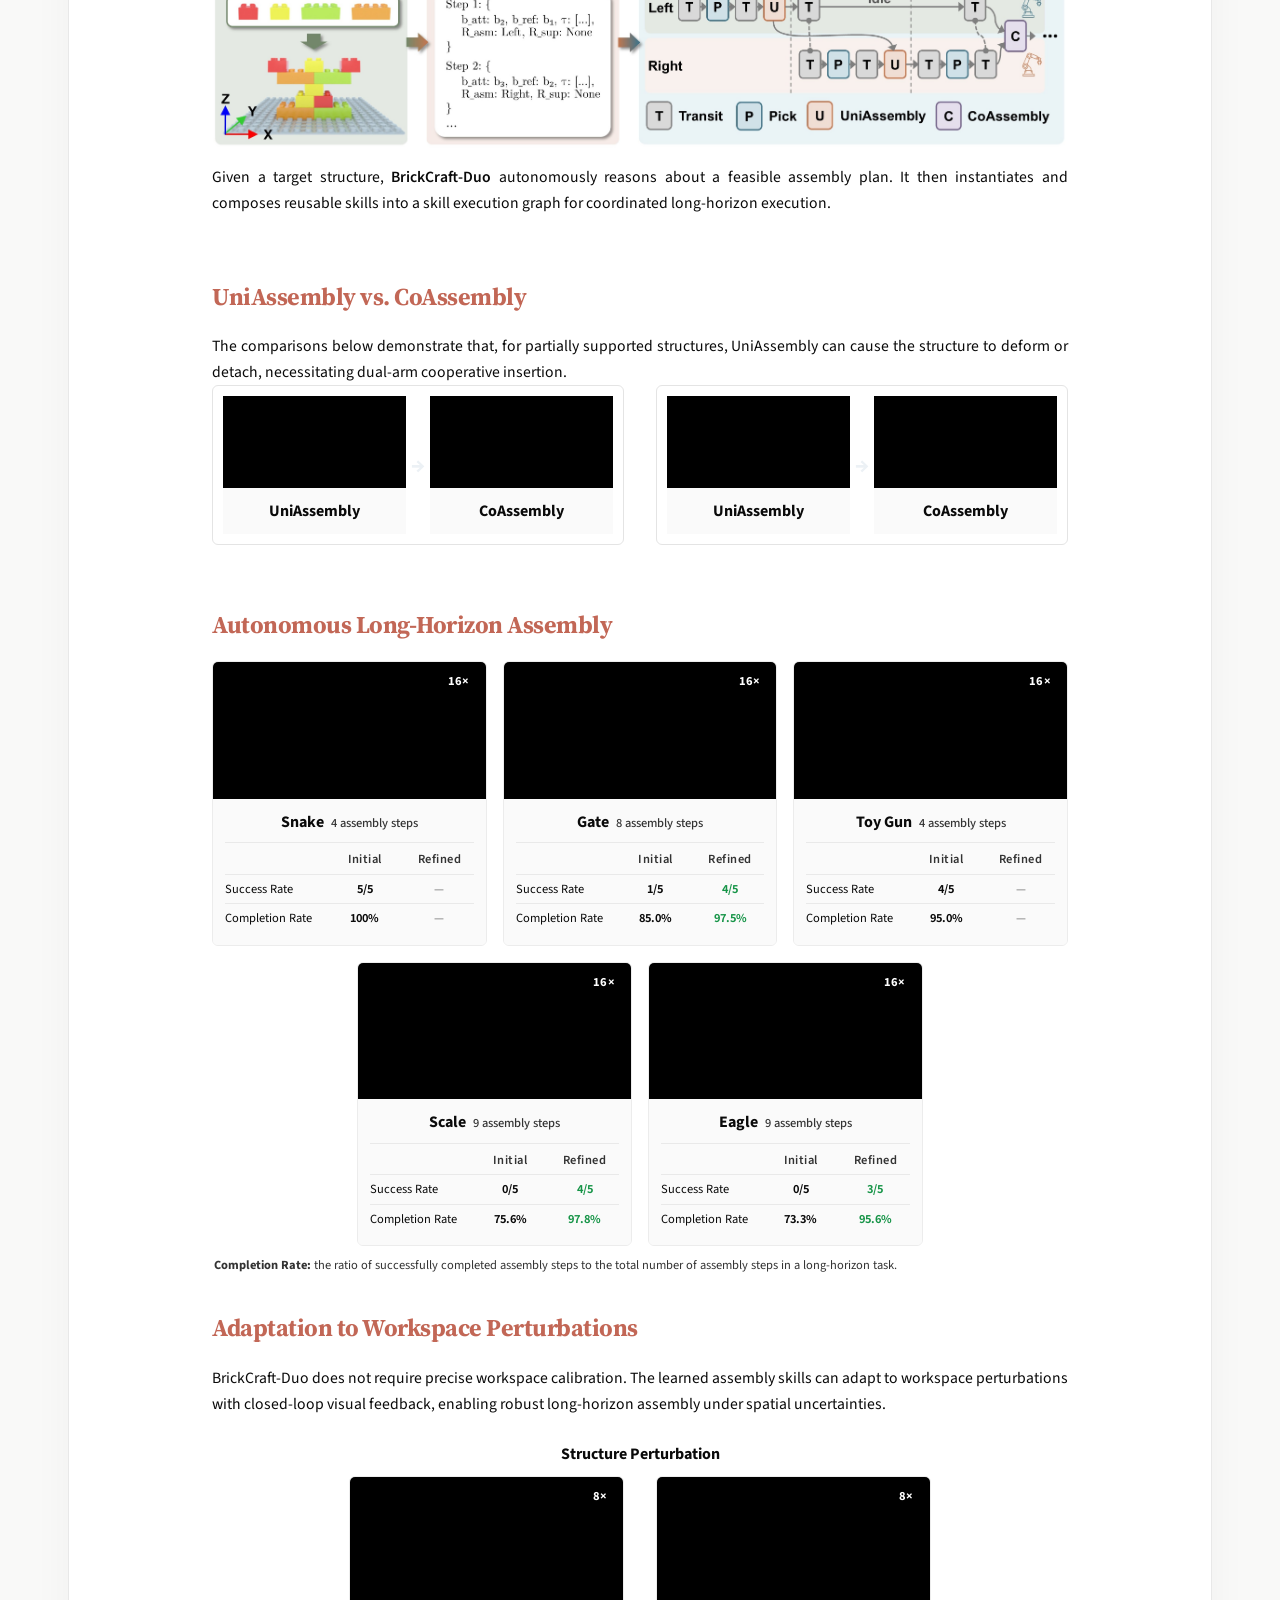
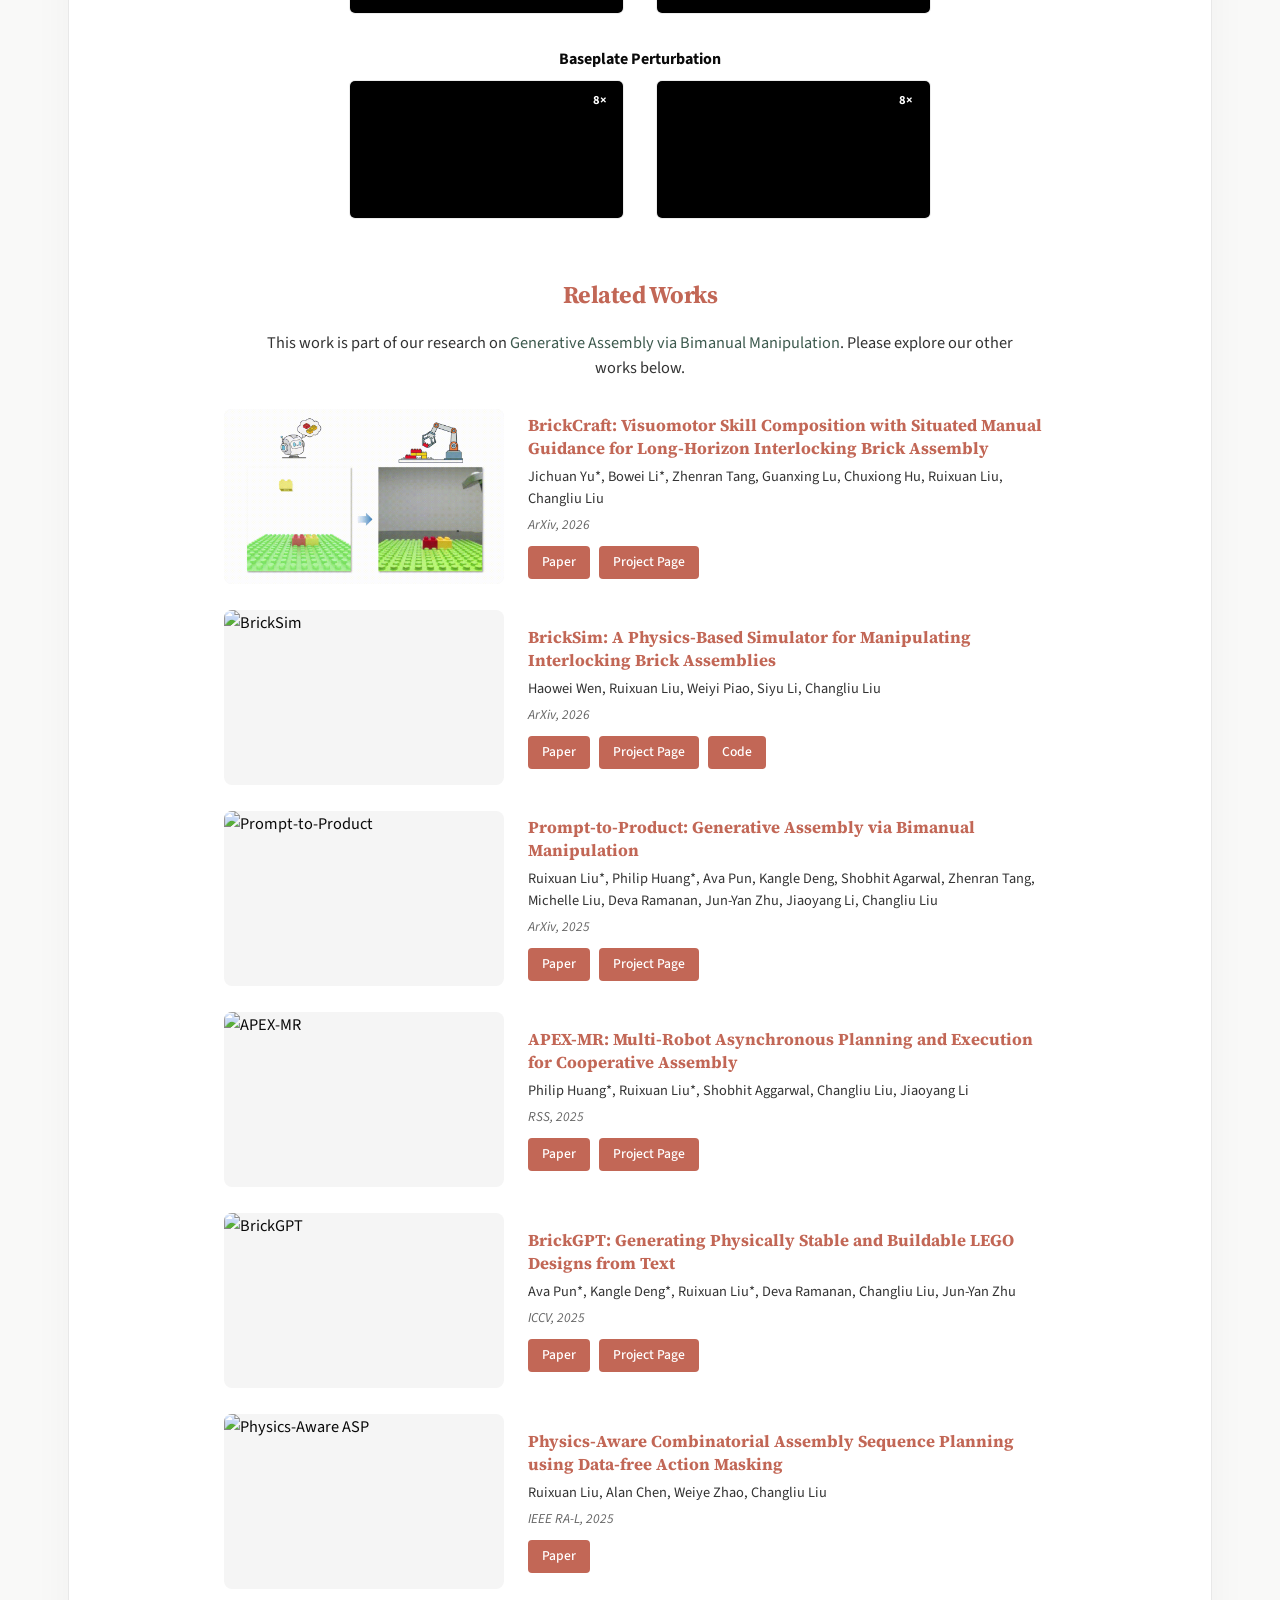
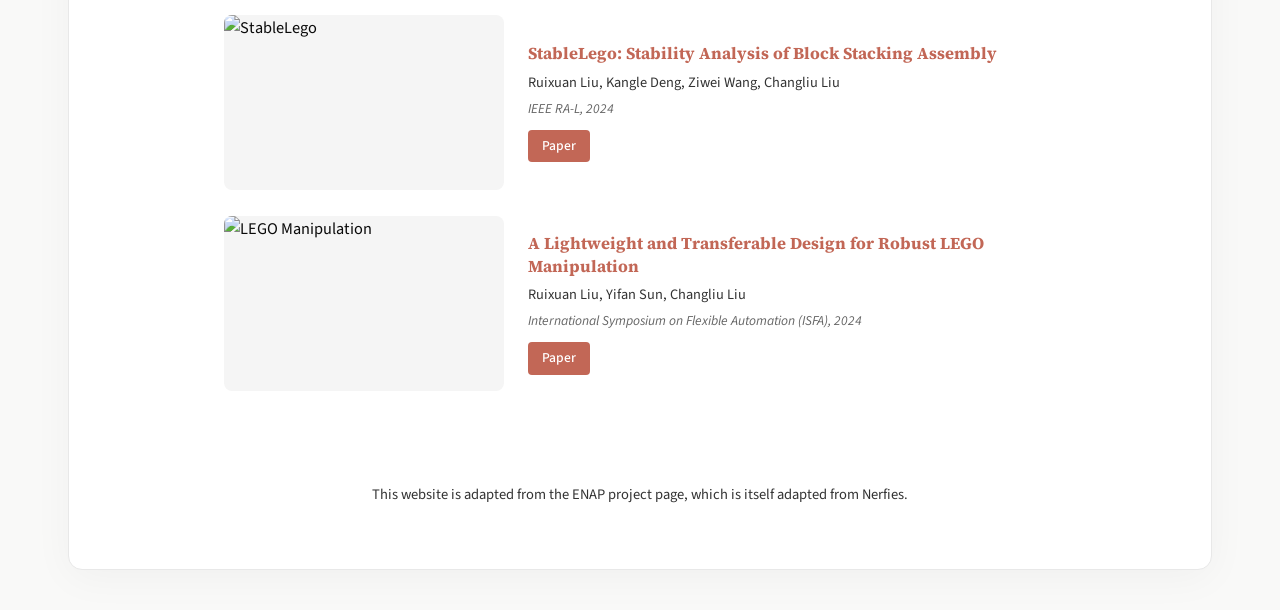
==== commit 1e0d1a6e: "fix title" ====
--- a/project_page.html
+++ b/project_page.html
@@ -3,7 +3,7 @@
 <head>
   <meta charset="utf-8" />
   <meta name="viewport" content="width=device-width, initial-scale=1" />
-  <title>BrickCraft-Duo: Efficient Dual-Arm Skill Learning and Refinement for Compositional Long-Horizon Assembly</title>
+  <title>Efficient Dual-Arm Skill Learning and Refinement for Compositional Long-Horizon Assembly</title>
 
   <!-- KaTeX (math rendering) -->
   <link rel="stylesheet" href="https://cdn.jsdelivr.net/npm/katex@0.16.9/dist/katex.min.css" />
@@ -69,7 +69,6 @@
     .section { padding: 56px 0; }
     .takeaways-section.section { padding-top: 56px; padding-bottom: calc(var(--chapter-gap) / 2); }
     .method-section.section    { padding-top: calc(var(--chapter-gap) / 2); padding-bottom: calc(var(--chapter-gap) / 2); }
-    .skills-section.section    { padding-top: calc(var(--chapter-gap) / 2); padding-bottom: calc(var(--chapter-gap) / 2); }
     .results-section.section   { padding-top: calc(var(--chapter-gap) / 2); padding-bottom: calc(var(--chapter-gap) / 2); }
     .bibtex-section.section    { padding-top: calc(var(--chapter-gap) / 2); padding-bottom: 56px; }
 
@@ -301,105 +300,6 @@
     .takeaway-label {
       font-weight: 600;
       color: var(--text);
-    }
-
-    /* ========== Skills showcase (marquee strip per skill) ========== */
-    .skill-block {
-      border: 1px solid #ececec;
-      border-radius: var(--radius-sm);
-      background: #fafafa;
-      padding: 16px 18px 14px;
-      margin-bottom: 16px;
-    }
-    .skill-block:last-child { margin-bottom: 0; }
-
-    .skill-block-header {
-      display: flex;
-      flex-wrap: wrap;
-      align-items: baseline;
-      gap: 10px 14px;
-      margin-bottom: 12px;
-    }
-    .skill-tau {
-      font-family: "STIX Two Math", "Times New Roman", serif;
-      font-size: 1.1rem;
-      font-weight: 700;
-      color: var(--brick);
-      letter-spacing: 0.02em;
-    }
-    .skill-desc {
-      font-size: 0.92rem;
-      color: var(--text-light);
-      line-height: 1.5;
-    }
-
-    /* Marquee strip: a wide hstacked video that auto-scrolls left.
-       The video is rendered twice side-by-side so the loop is seamless. */
-    .skill-row {
-      display: grid;
-      grid-template-columns: 64px 1fr;
-      gap: 10px;
-      align-items: stretch;
-      margin-bottom: 8px;
-    }
-    .skill-row:last-child { margin-bottom: 0; }
-    .skill-row-label {
-      display: flex;
-      align-items: center;
-      justify-content: center;
-      font-size: 0.78rem;
-      font-weight: 700;
-      letter-spacing: 0.04em;
-      text-transform: uppercase;
-      color: var(--text);
-      background: #efe9d8;
-      border-radius: 4px;
-      padding: 4px;
-    }
-    .skill-row-label--unseen { background: #e0eaf3; color: #28466b; }
-
-    .skill-marquee {
-      overflow: hidden;
-      border-radius: 4px;
-      background: #000;
-      position: relative;
-      height: 110px;
-    }
-    .skill-marquee-track {
-      display: flex;
-      width: max-content;
-    }
-    .skill-marquee--left  .skill-marquee-track { animation: skill-scroll-left  32s linear infinite; }
-    .skill-marquee--right .skill-marquee-track { animation: skill-scroll-right 32s linear infinite; }
-    .skill-marquee video {
-      height: 110px;
-      width: auto;
-      display: block;
-      flex-shrink: 0;
-      pointer-events: none;
-    }
-    @keyframes skill-scroll-left  { from { transform: translateX(0); }   to { transform: translateX(-50%); } }
-    @keyframes skill-scroll-right { from { transform: translateX(-50%); } to { transform: translateX(0); } }
-    @media (prefers-reduced-motion: reduce) {
-      .skill-marquee-track { animation: none; }
-    }
-    @media (max-width: 700px) {
-      .skill-row { grid-template-columns: 1fr; gap: 6px; }
-      .skill-row-label { padding: 3px 8px; }
-      .skill-marquee, .skill-marquee video { height: 84px; }
-    }
-
-    .qual-hint {
-      font-size: 0.98rem;
-      line-height: 1.55;
-      color: var(--text-light);
-      margin: 0 0 14px 0;
-      max-width: 52rem;
-      font-style: italic;
-    }
-
-    @media (max-width: 700px) {
-      .skill-marquee, .skill-marquee video { height: 96px; }
     }
 
     /* ========== Assembly comparison ========== */
@@ -1038,91 +938,6 @@
 </section> -->
 
 
-<!-- ============================================================
-     SECTION 5: VISUOMOTOR SKILLS — Tabs per primitive skill
-     ============================================================ -->
-<!-- <section class="section skills-section" id="skills">
-  <div class="container">
-    <div class="section-title section-title--major">Qualitative Results</div>
-    <p class="method-desc" style="margin-bottom: 1rem;">
-      We trained three visuomotor assembly skills on a broad range of demonstrations. The situated manual enables these skills to execute diverse assembly tasks with seamless adaptation to unseen structures.
-    </p>
-    <div class="skills-stack">
-      <div class="skill-block">
-        <div class="skill-block-header">
-          <span class="skill-tau">τ = [0, 0, 1, 0]</span>
-          <span class="skill-desc">Stack target brick directly on top of the highlighted reference brick.</span>
-        </div>
-        <div class="skill-row">
-          <div class="skill-row-label">Seen</div>
-          <div class="skill-marquee skill-marquee--right">
-            <div class="skill-marquee-track">
-              <video class="skill-strip" src="./static/videos/brickcraft/skills/skill_strip_0010_seen.mp4" autoplay muted loop playsinline preload="auto"></video>
-              <video class="skill-strip" src="./static/videos/brickcraft/skills/skill_strip_0010_seen.mp4" autoplay muted loop playsinline preload="auto" aria-hidden="true"></video>
-            </div>
-          </div>
-        </div>
-        <div class="skill-row">
-          <div class="skill-row-label skill-row-label--unseen">Unseen</div>
-          <div class="skill-marquee skill-marquee--left">
-            <div class="skill-marquee-track">
-              <video class="skill-strip" src="./static/videos/brickcraft/skills/skill_strip_0010_unseen.mp4" autoplay muted loop playsinline preload="auto"></video>
-              <video class="skill-strip" src="./static/videos/brickcraft/skills/skill_strip_0010_unseen.mp4" autoplay muted loop playsinline preload="auto" aria-hidden="true"></video>
-            </div>
-          </div>
-        </div>
-      </div>
-      <div class="skill-block">
-        <div class="skill-block-header">
-          <span class="skill-tau">τ = [1, 0, 1, 0]</span>
-          <span class="skill-desc">Place target brick offset by 1 stud in x, then stack on top of the reference.</span>
-        </div>
-        <div class="skill-row">
-          <div class="skill-row-label">Seen</div>
-          <div class="skill-marquee skill-marquee--right">
-            <div class="skill-marquee-track">
-              <video class="skill-strip" src="./static/videos/brickcraft/skills/skill_strip_1010_seen.mp4" autoplay muted loop playsinline preload="auto"></video>
-              <video class="skill-strip" src="./static/videos/brickcraft/skills/skill_strip_1010_seen.mp4" autoplay muted loop playsinline preload="auto" aria-hidden="true"></video>
-            </div>
-          </div>
-        </div>
-        <div class="skill-row">
-          <div class="skill-row-label skill-row-label--unseen">Unseen</div>
-          <div class="skill-marquee skill-marquee--left">
-            <div class="skill-marquee-track">
-              <video class="skill-strip" src="./static/videos/brickcraft/skills/skill_strip_1010_unseen.mp4" autoplay muted loop playsinline preload="auto"></video>
-              <video class="skill-strip" src="./static/videos/brickcraft/skills/skill_strip_1010_unseen.mp4" autoplay muted loop playsinline preload="auto" aria-hidden="true"></video>
-            </div>
-          </div>
-        </div>
-      </div>
-      <div class="skill-block">
-        <div class="skill-block-header">
-          <span class="skill-tau">τ = [2, 0, 0, 0]</span>
-          <span class="skill-desc">Place target brick at the same level as the reference, offset by 2 studs in x.</span>
-        </div>
-        <div class="skill-row">
-          <div class="skill-row-label">Seen</div>
-          <div class="skill-marquee skill-marquee--right">
-            <div class="skill-marquee-track">
-              <video class="skill-strip" src="./static/videos/brickcraft/skills/skill_strip_2000_seen.mp4" autoplay muted loop playsinline preload="auto"></video>
-              <video class="skill-strip" src="./static/videos/brickcraft/skills/skill_strip_2000_seen.mp4" autoplay muted loop playsinline preload="auto" aria-hidden="true"></video>
-            </div>
-          </div>
-        </div>
-        <div class="skill-row">
-          <div class="skill-row-label skill-row-label--unseen">Unseen</div>
-          <div class="skill-marquee skill-marquee--left">
-            <div class="skill-marquee-track">
-              <video class="skill-strip" src="./static/videos/brickcraft/skills/skill_strip_2000_unseen.mp4" autoplay muted loop playsinline preload="auto"></video>
-              <video class="skill-strip" src="./static/videos/brickcraft/skills/skill_strip_2000_unseen.mp4" autoplay muted loop playsinline preload="auto" aria-hidden="true"></video>
-            </div>
-          </div>
-        </div>
-      </div>
-    </div>
-  </div>
-</section> -->
 
 
 <!-- ============================================================
@@ -1429,7 +1244,7 @@
         </div>
         <div class="rw-text">
           <h3 class="rw-title">BrickCraft: Visuomotor Skill Composition with Situated Manual Guidance for Long-Horizon Interlocking Brick Assembly</h3>
-          <p class="rw-authors">Jichuan Yu, Bowei Li, Zhenran Tang, Guanxing Lu, Chuxiong Hu, Ruixuan Liu, Changliu Liu</p>
+          <p class="rw-authors">Jichuan Yu*, Bowei Li*, Zhenran Tang, Guanxing Lu, Chuxiong Hu, Ruixuan Liu, Changliu Liu</p>
           <p class="rw-venue">ArXiv, 2026</p>
           <p class="rw-links">
             <a class="rw-btn" href="https://arxiv.org/abs/2605.07605" target="_blank" rel="noopener noreferrer">Paper</a>
@@ -1549,13 +1364,13 @@
 <!-- ============================================================
      SECTION 8: BIBTEX
      ============================================================ -->
-<section class="section bibtex-section">
+<!-- <section class="section bibtex-section">
   <div class="container">
     <div class="section-title">BibTeX</div>
     <div class="bibtex-block">
       <button class="copy-btn" id="copy-bib">Copy</button>
       <pre id="bibtex-content">@misc{yu2026brickcraft,
-  title={BrickCraft-Duo: Efficient Dual-Arm Skill Learning and Refinement for Compositional Long-Horizon Assembly},
+  title={Efficient Dual-Arm Skill Learning and Refinement for Compositional Long-Horizon Assembly},
   author={Jichuan Yu and Zhenyu Xiao and Ze Wang and Ruixuan Liu and Changliu Liu and Chuxiong Hu},
   year={2026},
   eprint={2605.07605},
@@ -1566,6 +1381,7 @@
     </div>
   </div>
 </section>
+-->
 
 
 <!-- ============================================================
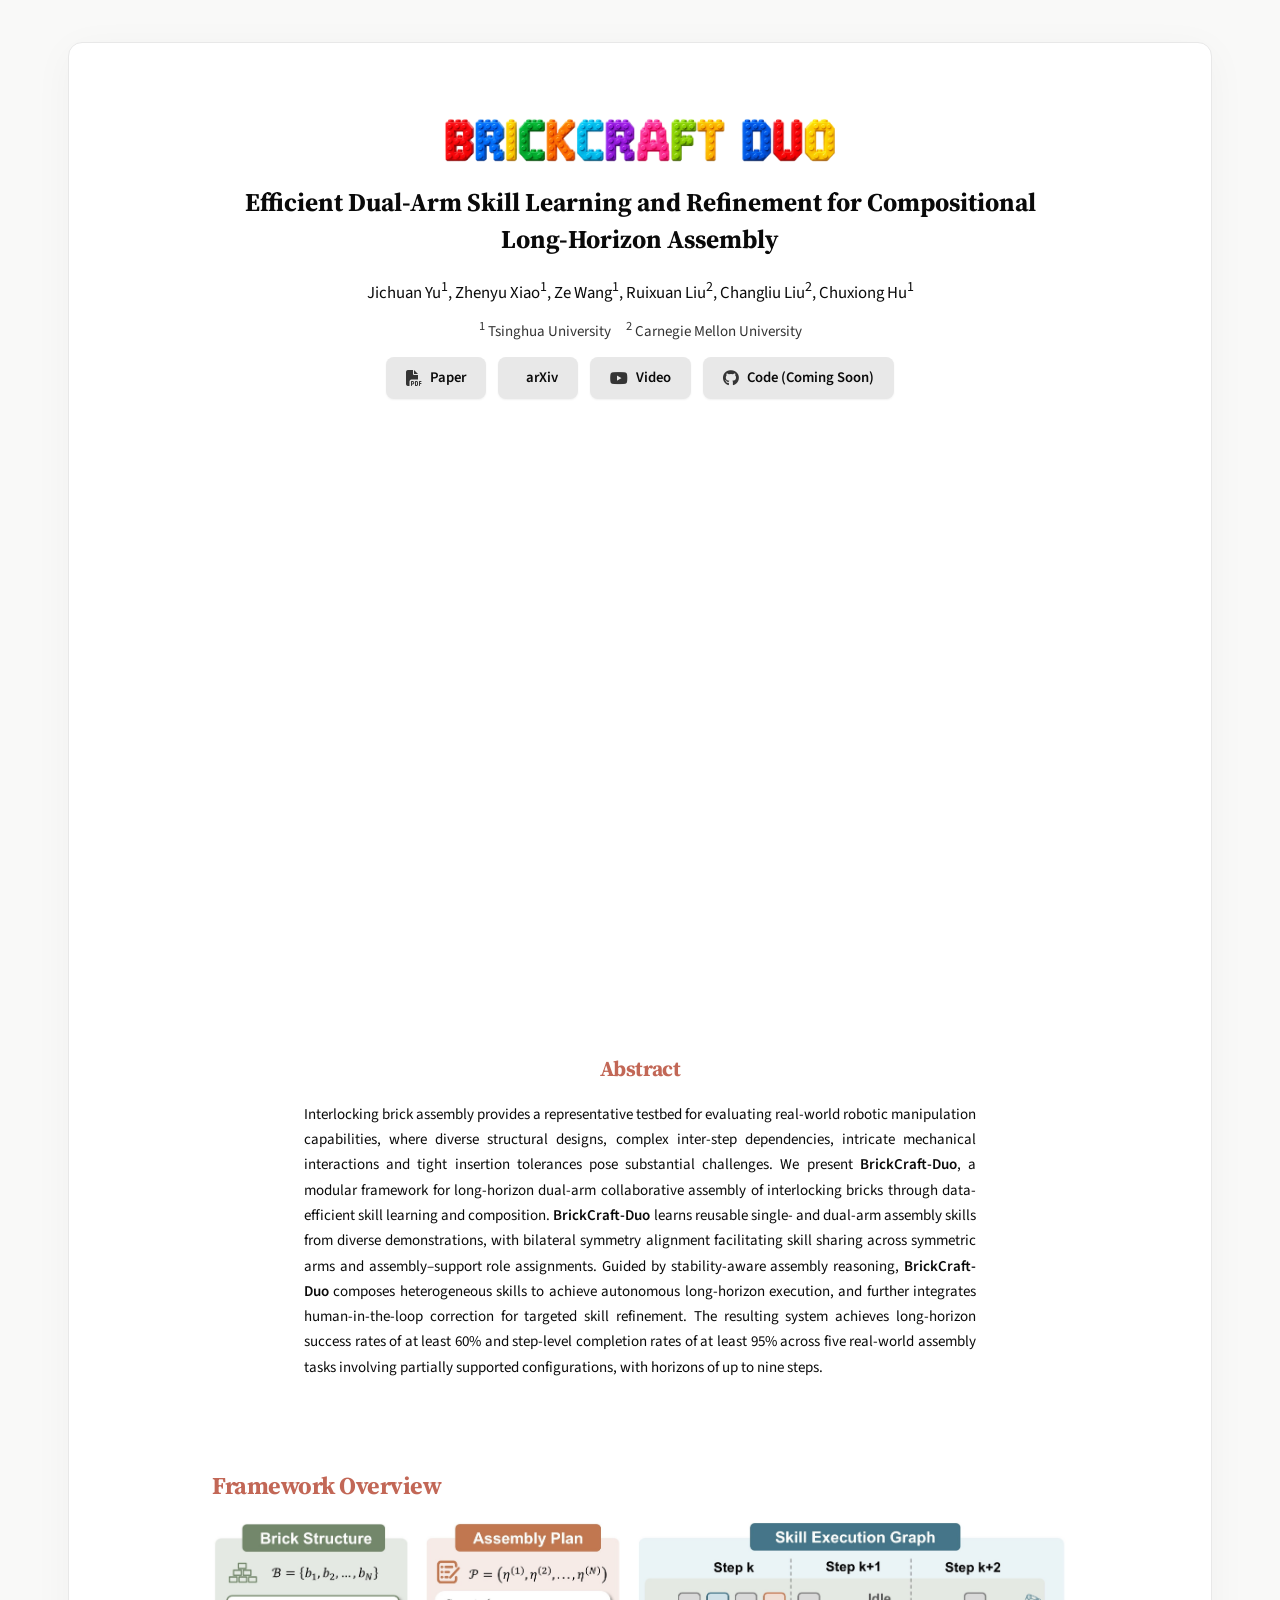
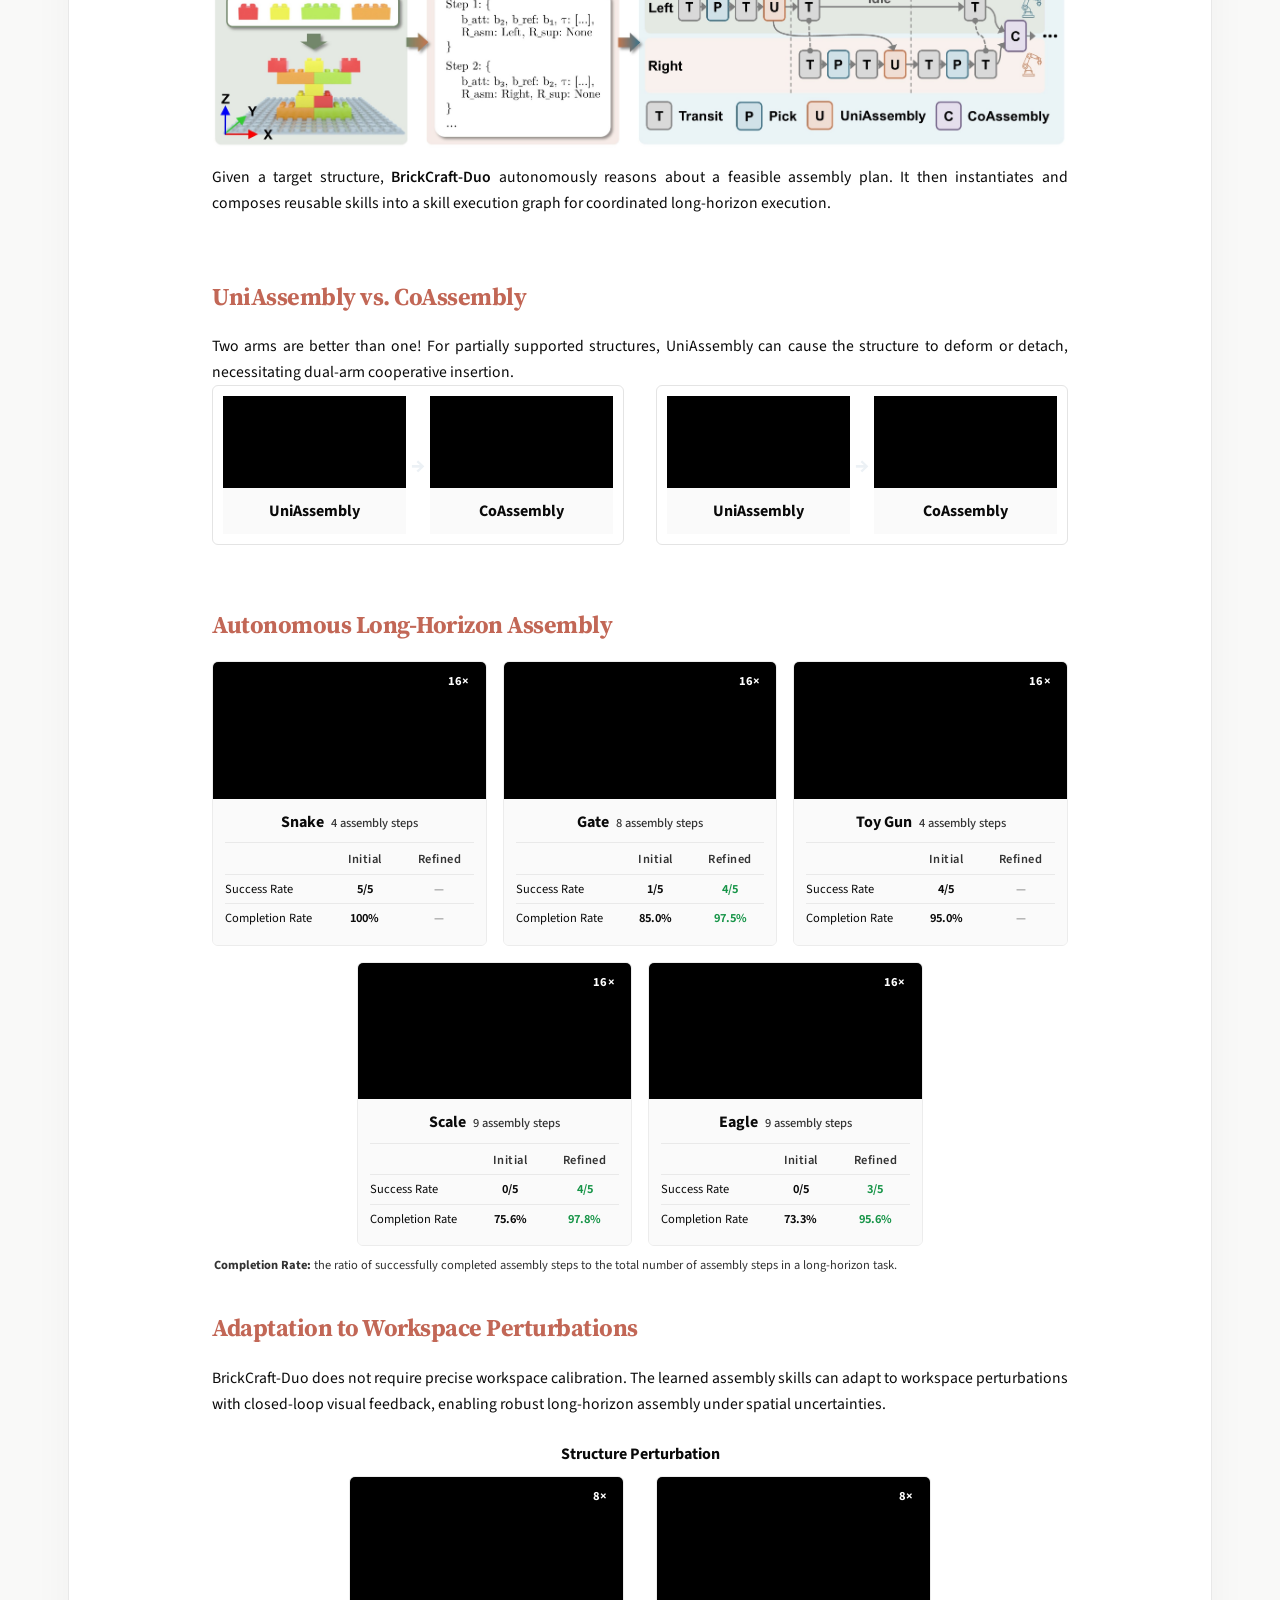
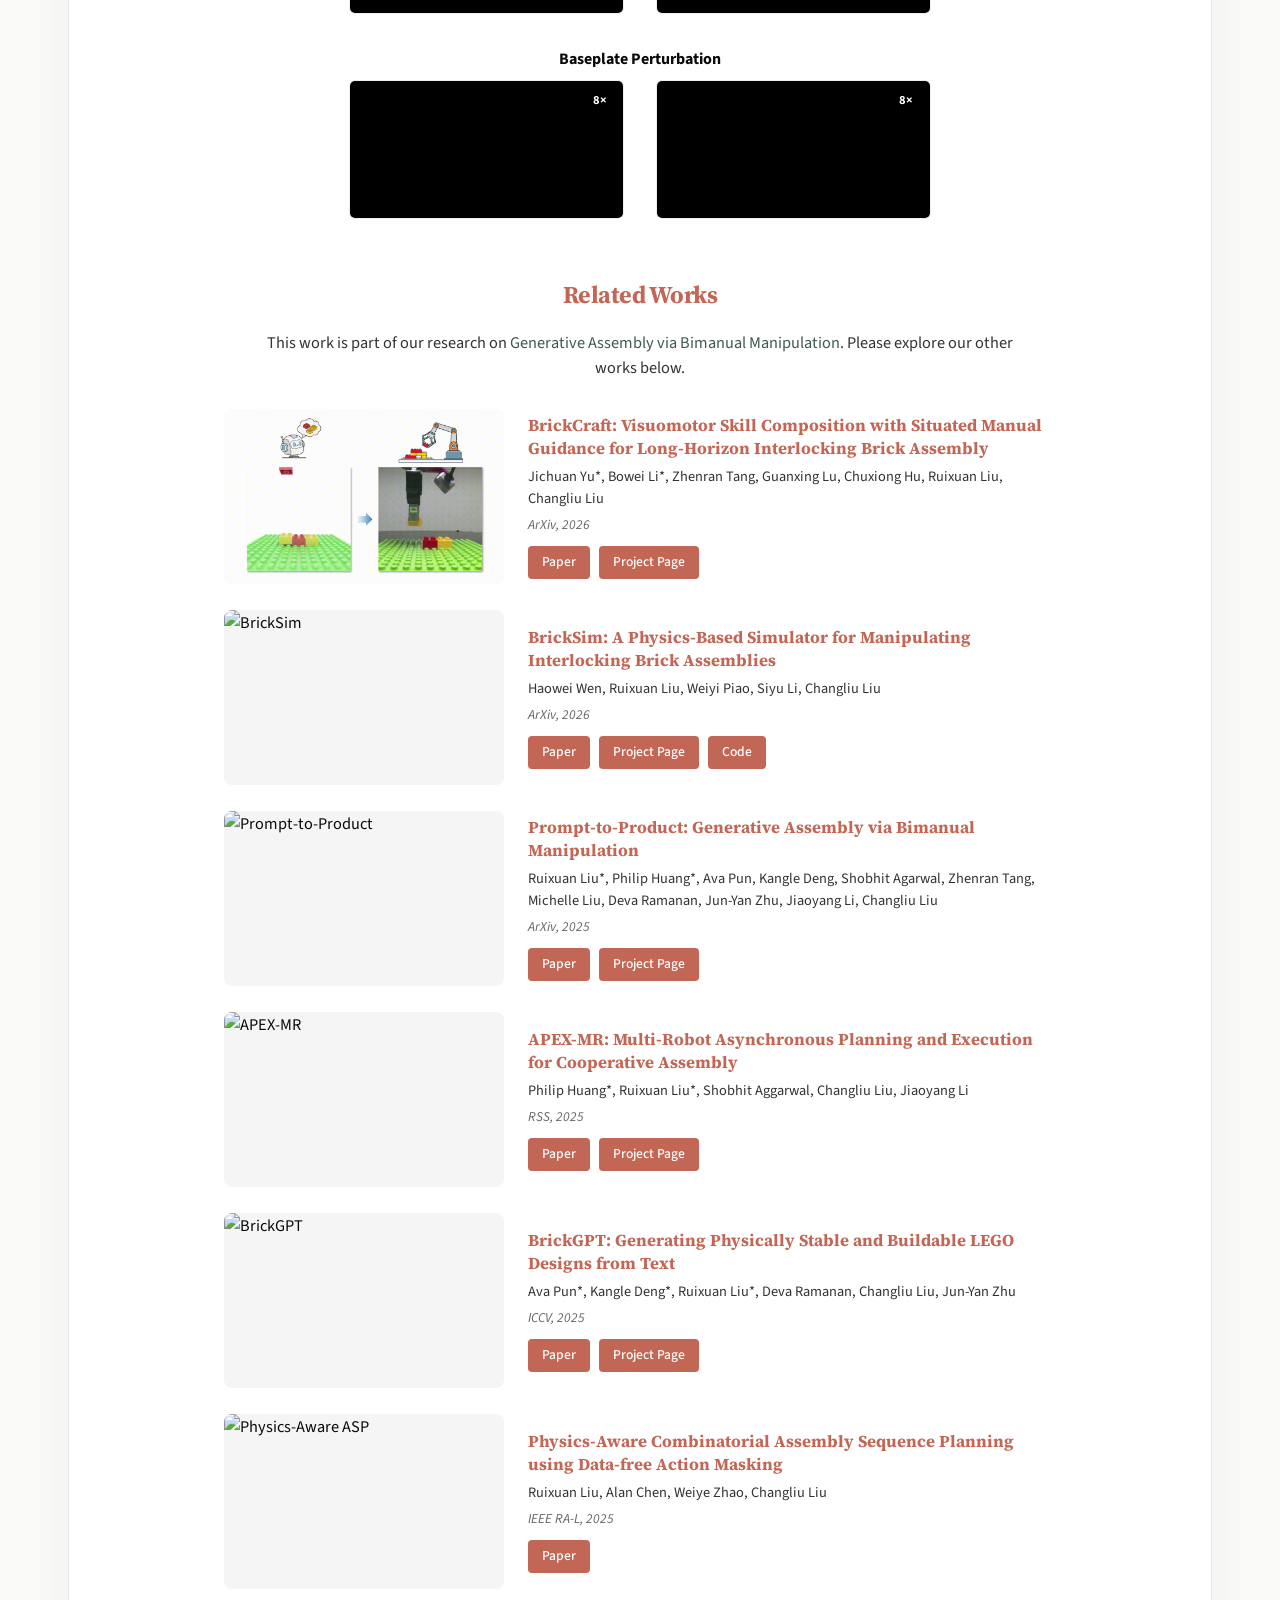
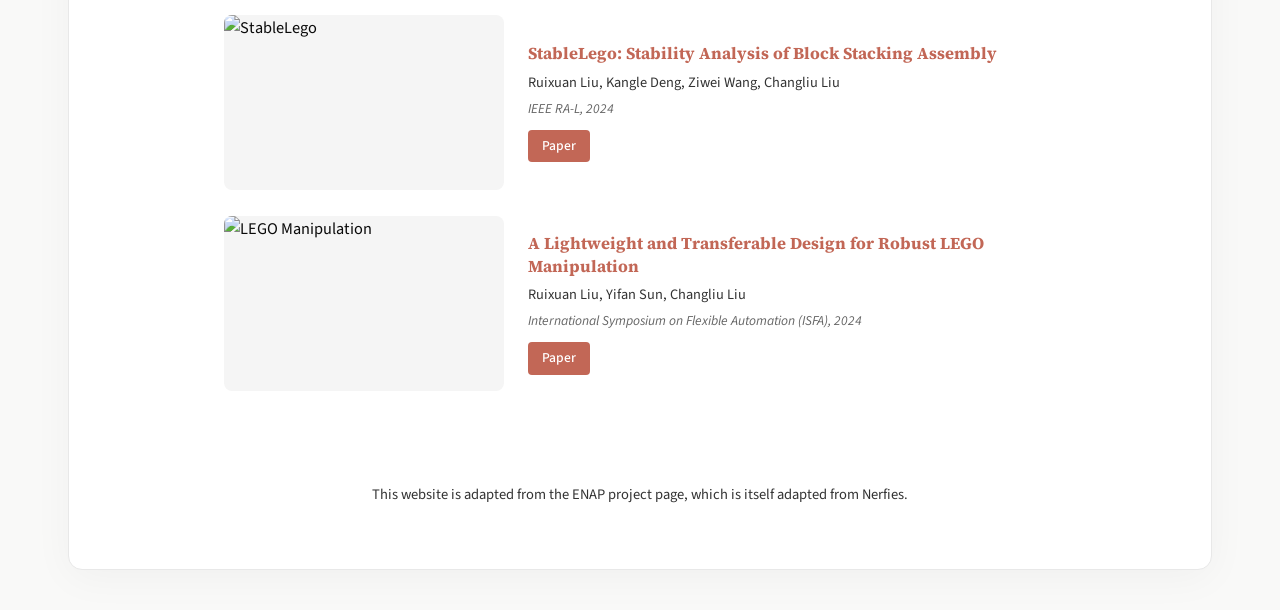
==== commit 6b0e9a08: "added arxiv link" ====
--- a/project_page.html
+++ b/project_page.html
@@ -829,8 +829,8 @@
     </div>
 
     <div class="link-buttons">
-      <a href="http://arxiv.org/abs/2605.07605" class="link-btn link-btn--paper" target="_blank" rel="noopener noreferrer"><i class="fas fa-file-pdf"></i> Paper</a>
-      <a href="http://arxiv.org/abs/2605.07605" class="link-btn link-btn--arxiv" target="_blank" rel="noopener noreferrer"><i class="ai ai-arxiv"></i> arXiv</a>
+      <a href="https://arxiv.org/abs/2609.28281" class="link-btn link-btn--paper" target="_blank" rel="noopener noreferrer"><i class="fas fa-file-pdf"></i> Paper</a>
+      <a href="https://arxiv.org/abs/2609.28281" class="link-btn link-btn--arxiv" target="_blank" rel="noopener noreferrer"><i class="ai ai-arxiv"></i> arXiv</a>
       <a href="https://www.youtube.com/watch?v=p5F7kxkQgAU" class="link-btn link-btn--video" target="_blank" rel="noopener noreferrer"><i class="fab fa-youtube"></i> Video</a>
       <a href="#" class="link-btn link-btn--code" target="_blank" rel="noopener noreferrer"><i class="fab fa-github"></i> Code (Coming Soon)</a>
     </div>
@@ -947,7 +947,7 @@
   <div class="container">
     <div class="section-title section-title--major">UniAssembly vs. CoAssembly</div>
     <p class="method-desc">
-      The comparisons below demonstrate that, for partially supported structures, UniAssembly can cause the structure to deform or detach, necessitating dual-arm cooperative insertion.
+      Two arms are better than one! For partially supported structures, UniAssembly can cause the structure to deform or detach, necessitating dual-arm cooperative insertion.
     </p>
     <div class="assembly-comparison-list">
       <div class="assembly-comparison-group">
@@ -1373,10 +1373,10 @@
   title={Efficient Dual-Arm Skill Learning and Refinement for Compositional Long-Horizon Assembly},
   author={Jichuan Yu and Zhenyu Xiao and Ze Wang and Ruixuan Liu and Changliu Liu and Chuxiong Hu},
   year={2026},
-  eprint={2605.07605},
+  eprint={2609.28281},
   archivePrefix={arXiv},
   primaryClass={cs.RO},
-  url={https://arxiv.org/abs/2605.07605}, 
+  url={https://arxiv.org/abs/2609.28281}, 
 }</pre>
     </div>
   </div>
